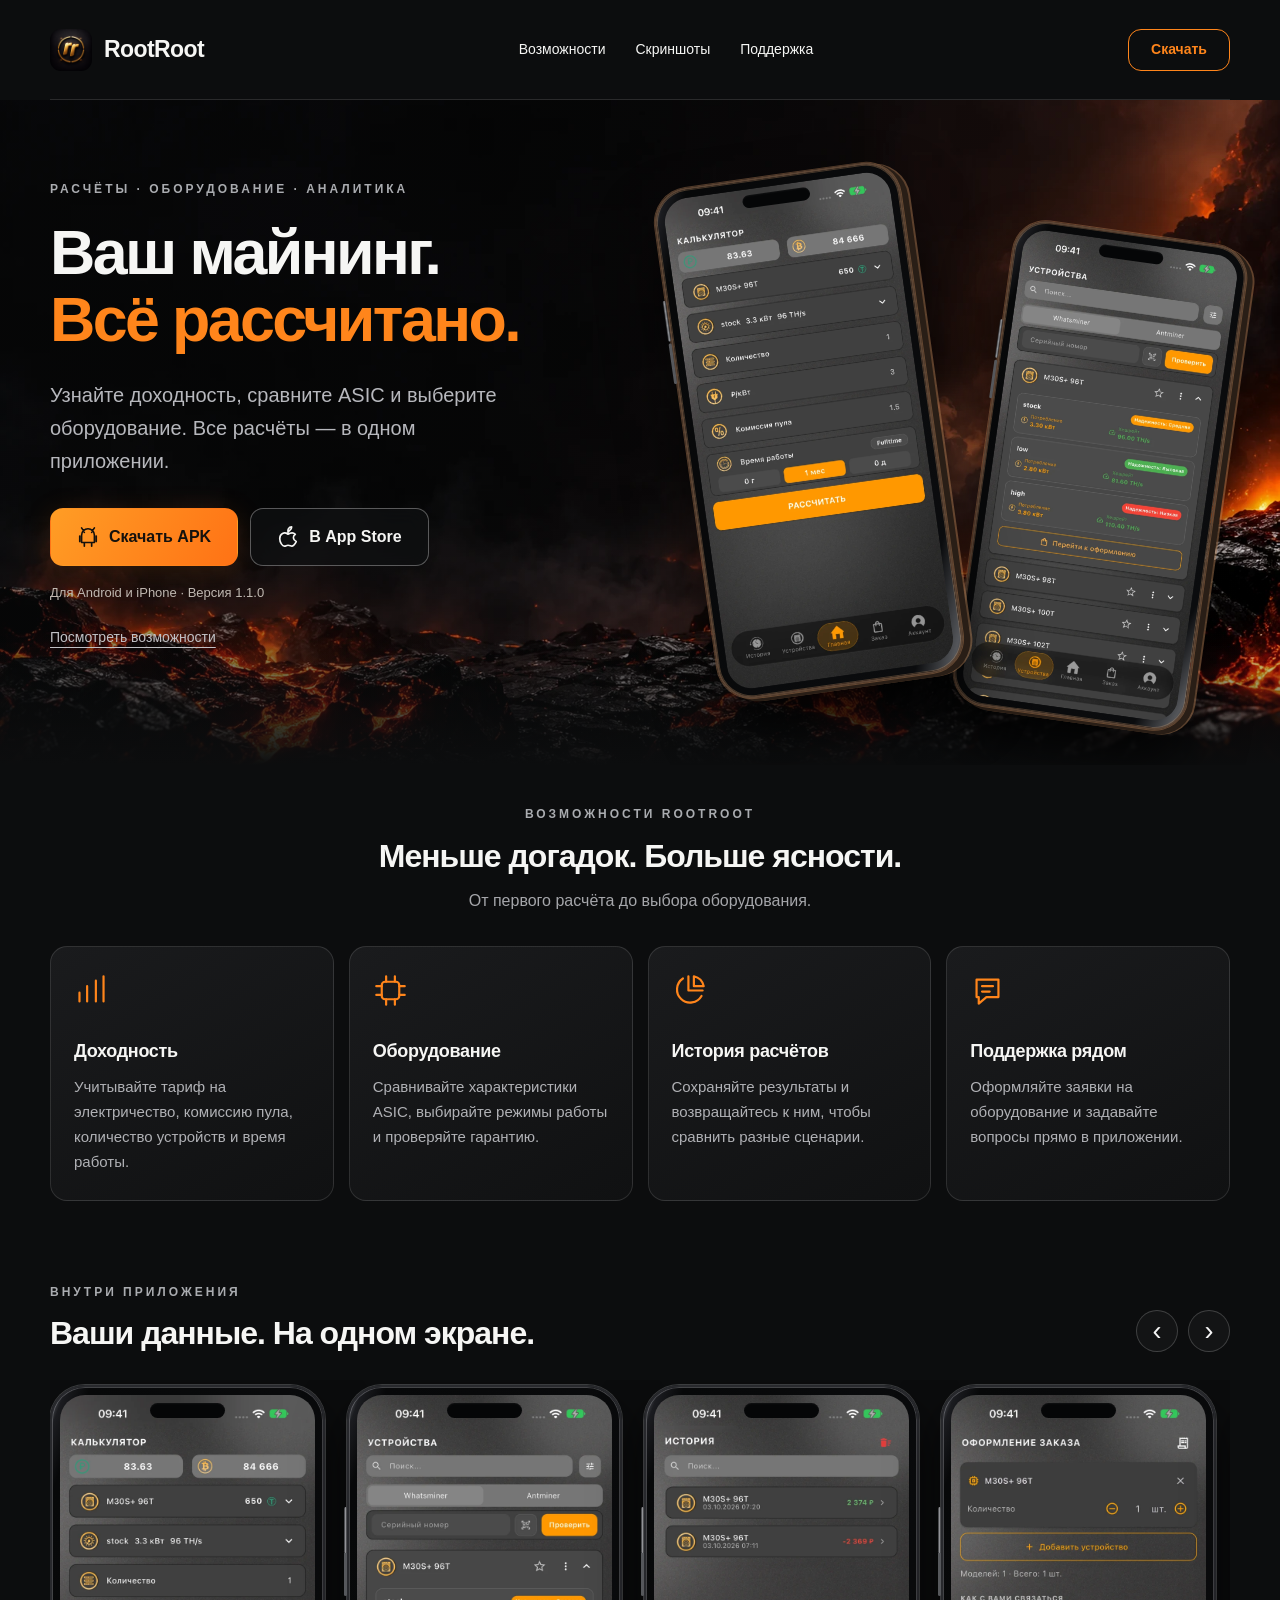
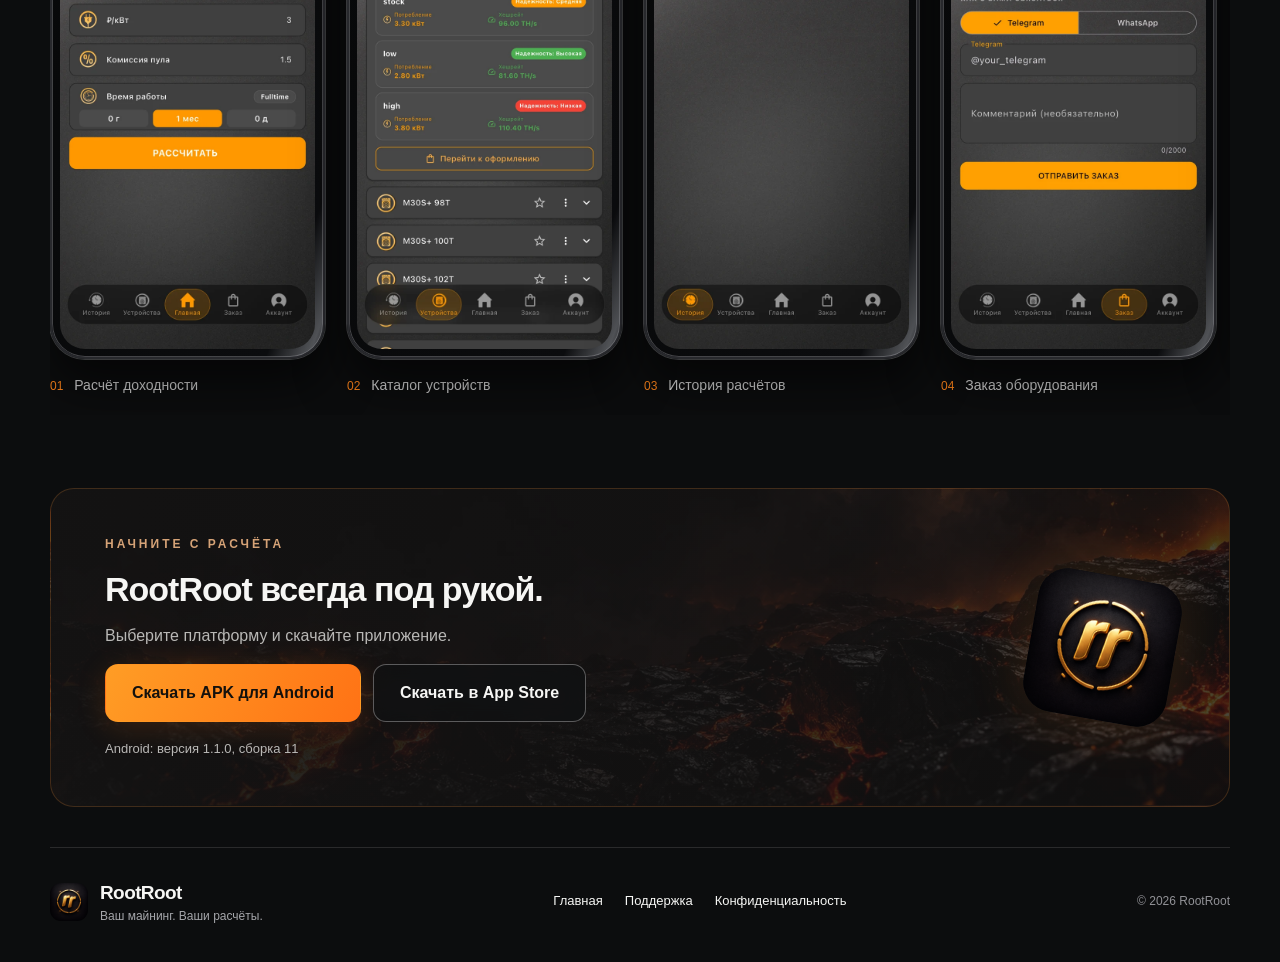
==== index.html @ 28f77f57 "Publish RootRoot app website and support pages" ====
<!doctype html>
<html lang="ru"><head><meta charset="utf-8"><meta name="viewport" content="width=device-width,initial-scale=1"><meta name="theme-color" content="#0c0d0e"><title>RootRoot — расчёт доходности майнинга</title><meta name="description" content="Рассчитайте доходность майнинга, сравните ASIC-оборудование и сохраните результаты. Скачайте RootRoot для Android и iPhone."><link rel="icon" href="assets/icon.png"><link rel="stylesheet" href="assets/style.css"><script src="assets/site.js" defer></script></head><body><header class="site-header container"><a class="brand" href="./"><img src="assets/icon.png" alt="" width="42" height="42"><span>RootRoot</span></a><nav aria-label="Основная навигация"><a href="./#features">Возможности</a><a href="./#screenshots">Скриншоты</a><a href="support.html">Поддержка</a></nav><a class="button small outline" href="./#download">Скачать</a></header>
<main>
<section class="hero-main" aria-labelledby="hero-title"><div class="hero-content container"><div class="hero-copy"><p class="eyebrow">РАСЧЁТЫ · ОБОРУДОВАНИЕ · АНАЛИТИКА</p><h1 id="hero-title">Ваш майнинг.<br><span>Всё рассчитано.</span></h1><p class="intro">Узнайте доходность, сравните ASIC и выберите оборудование. Все расчёты — в одном приложении.</p><div class="actions"><a class="button primary" href="https://github.com/fenixosa67/rootroot/releases/latest/download/rootroot.apk"><svg aria-hidden="true" viewBox="0 0 24 24"><path d="m7 5-2-3m12 3 2-3M5 10a7 7 0 0 1 14 0v8H5zM3 11v6m18-6v6M8 18v4m8-4v4M8 7h.01M16 7h.01"/></svg>Скачать APK</a><a class="button glass" href="https://apps.apple.com/app/id6760928180"><svg aria-hidden="true" viewBox="0 0 24 24"><path d="M12 7c2-3 4-3 4-6-3 0-5 3-4 6Zm0 2c-4-3-9-1-9 5 0 4 3 8 5 8 2 0 2-1 4-1s3 1 4 1c2 0 4-3 5-5-4-2-4-6-1-8-2-2-5-2-8 0Z"/></svg>В App Store</a></div><p class="download-note">Для Android и iPhone · Версия 1.1.0</p><a class="text-link" href="#features">Посмотреть возможности</a></div><div class="hero-phones" aria-label="Экраны приложения"><div class="phone phone-back"><img src="assets/02_devices.webp" alt="Каталог ASIC-оборудования RootRoot" width="660" height="1434"></div><div class="phone phone-front"><img src="assets/01_home.webp" alt="Калькулятор доходности RootRoot" width="660" height="1434" fetchpriority="high"></div></div></div></section>
<section class="features container" id="features"><div class="section-heading"><p class="eyebrow">ВОЗМОЖНОСТИ ROOTROOT</p><h2>Меньше догадок.<br class="mobile-break"> Больше ясности.</h2><p>От первого расчёта до выбора оборудования.</p></div><div class="feature-grid">
<article class="feature"><span class="feature-icon" aria-hidden="true"><svg viewBox="0 0 32 32"><path d="M5 26V18m7 8V12m8 14V7m7 19V3"/></svg></span><h3>Доходность</h3><p>Учитывайте тариф на электричество, комиссию пула, количество устройств и время работы.</p></article>
<article class="feature"><span class="feature-icon" aria-hidden="true"><svg viewBox="0 0 32 32"><rect x="8" y="8" width="16" height="16" rx="3"/><path d="M12 3v5m8-5v5M12 24v5m8-5v5M3 12h5m-5 8h5m16-8h5m-5 8h5"/></svg></span><h3>Оборудование</h3><p>Сравнивайте характеристики ASIC, выбирайте режимы работы и проверяйте гарантию.</p></article>
<article class="feature"><span class="feature-icon" aria-hidden="true"><svg viewBox="0 0 32 32"><path d="M15 3v13h13M27 21A12 12 0 1 1 10 5M20 3a12 12 0 0 1 9 9h-9z"/></svg></span><h3>История расчётов</h3><p>Сохраняйте результаты и возвращайтесь к ним, чтобы сравнить разные сценарии.</p></article>
<article class="feature"><span class="feature-icon" aria-hidden="true"><svg viewBox="0 0 32 32"><path d="M6 6h20v16H15l-7 6v-6H6zM11 12h10m-10 5h7"/></svg></span><h3>Поддержка рядом</h3><p>Оформляйте заявки на оборудование и задавайте вопросы прямо в приложении.</p></article>
</div></section>
<section class="screenshots container" id="screenshots"><div class="gallery-heading"><div><p class="eyebrow">ВНУТРИ ПРИЛОЖЕНИЯ</p><h2>Ваши данные. На одном экране.</h2></div><div class="gallery-controls"><button type="button" data-scroll="-1" aria-label="Предыдущие скриншоты">‹</button><button type="button" data-scroll="1" aria-label="Следующие скриншоты">›</button></div></div><div class="screenshot-track" tabindex="0" aria-label="Скриншоты приложения, прокрутите для просмотра">
<figure><div class="phone"><img src="assets/01_home.webp" alt="Экран калькулятора" width="660" height="1434" loading="lazy"></div><figcaption><span>01</span> Расчёт доходности</figcaption></figure>
<figure><div class="phone"><img src="assets/02_devices.webp" alt="Экран списка устройств" width="660" height="1434" loading="lazy"></div><figcaption><span>02</span> Каталог устройств</figcaption></figure>
<figure><div class="phone"><img src="assets/05_history.webp" alt="Сохранённые расчёты" width="660" height="1434" loading="lazy"></div><figcaption><span>03</span> История расчётов</figcaption></figure>
<figure><div class="phone"><img src="assets/03_order.webp" alt="Оформление заявки на оборудование" width="660" height="1434" loading="lazy"></div><figcaption><span>04</span> Заказ оборудования</figcaption></figure>
<figure><div class="phone"><img src="assets/04_account.webp" alt="Личный аккаунт" width="660" height="1434" loading="lazy"></div><figcaption><span>05</span> Аккаунт и поддержка</figcaption></figure>
</div></section>
<section class="download-section container" id="download"><div class="download-copy"><p class="eyebrow">НАЧНИТЕ С РАСЧЁТА</p><h2>RootRoot всегда под рукой.</h2><p>Выберите платформу и скачайте приложение.</p><div class="actions"><a class="button primary" href="https://github.com/fenixosa67/rootroot/releases/latest/download/rootroot.apk">Скачать APK для Android</a><a class="button glass" href="https://apps.apple.com/app/id6760928180">Скачать в App Store</a></div><p class="download-note">Android: версия 1.1.0, сборка 11</p></div><img class="download-icon" src="assets/icon.png" width="192" height="192" alt="Иконка RootRoot"></section>
</main><footer class="site-footer container"><a class="brand" href="./"><img src="assets/icon.png" alt="" width="38" height="38"><span>RootRoot<small>Ваш майнинг. Ваши расчёты.</small></span></a><nav aria-label="Ссылки внизу страницы"><a href="./">Главная</a><a href="support.html">Поддержка</a><a href="privacy.html">Конфиденциальность</a></nav><span class="copyright">© 2026 RootRoot</span></footer></body></html>
---- assets/style.css ----
:root{color-scheme:dark;--bg:#0c0d0e;--panel:#141516;--text:#f6f6f4;--muted:#a5a6aa;--orange:#ff851b;--line:rgba(255,255,255,.12)}*{box-sizing:border-box}html{scroll-behavior:smooth;scroll-padding-top:90px}body{margin:0;background:var(--bg);color:var(--text);font-family:-apple-system,BlinkMacSystemFont,"Segoe UI",Arial,sans-serif;line-height:1.55}a{color:inherit;text-decoration:none}button,a{-webkit-tap-highlight-color:transparent}a:focus-visible,button:focus-visible,[tabindex]:focus-visible{outline:2px solid var(--orange);outline-offset:5px}img{display:block;max-width:100%}.container{width:min(1180px,calc(100% - 80px));margin-inline:auto}.site-header{position:relative;z-index:5;display:flex;align-items:center;justify-content:space-between;gap:24px;min-height:100px;border-bottom:1px solid var(--line)}.brand{display:flex;align-items:center;gap:12px;font-size:23px;font-weight:650;letter-spacing:-.6px;flex-shrink:0}.brand img{border-radius:11px}.brand small{display:block;font-size:12px;font-weight:400;color:var(--muted);letter-spacing:0}.site-header nav,.site-footer nav{display:flex;align-items:center;gap:30px;font-size:14px}.site-header nav a,.site-footer nav a{transition:color .2s}.site-header nav a:hover,.site-footer nav a:hover{color:var(--orange)}.button{display:inline-flex;justify-content:center;align-items:center;gap:10px;min-height:58px;padding:15px 26px;border-radius:13px;font-size:16px;font-weight:650;border:1px solid transparent;transition:background .2s,box-shadow .2s,transform .2s;white-space:nowrap}.button:hover{transform:translateY(-2px)}.button.primary{background:linear-gradient(120deg,#ff9d25,#ff7215);color:#14110d;box-shadow:0 6px 30px #f7721429}.button.primary:hover{box-shadow:0 7px 35px #f7721450}.button.glass{border-color:#ffffff50;background:#101112b8;backdrop-filter:blur(10px)}.button.glass:hover{background:#242323}.button.outline{border-color:var(--orange);color:var(--orange)}.button.small{min-height:42px;padding:9px 22px;font-size:14px}.button svg{width:22px;height:22px;fill:none;stroke:currentColor;stroke-width:1.8;stroke-linecap:round;stroke-linejoin:round}.hero-main{position:relative;overflow:hidden;background:linear-gradient(90deg,#0c0d0e77,#0c0d0e00),url('hero.webp') center 66%/cover no-repeat}.hero-main:after{content:"";position:absolute;inset:0;pointer-events:none;background:linear-gradient(0deg,var(--bg),transparent 20%)}.hero-content{position:relative;z-index:1;min-height:665px;display:grid;grid-template-columns:1.08fr 1fr;align-items:center;gap:22px}.hero-copy{padding:30px 0 65px}.eyebrow{font-size:12px;font-weight:600;letter-spacing:3px;color:#aaacb0;margin:0 0 20px}h1,h2,h3,p{margin-top:0}h1{font-size:clamp(44px,4.9vw,66px);letter-spacing:-2.6px;line-height:1.08;margin-bottom:25px}h1 span{color:var(--orange)}.intro{font-size:20px;line-height:1.65;color:#b7b8bd;max-width:475px;margin-bottom:30px}.actions{display:flex;gap:12px;flex-wrap:wrap}.download-note{color:#c0b8b1;font-size:13px;margin:17px 0 22px}.text-link{font-size:14px;color:#c1c1c5;text-decoration:underline;text-underline-offset:5px}.hero-phones{position:relative;height:570px;margin-top:36px;isolation:isolate}.phone{background:#0c0d0e;padding:7px;border-radius:31px;border:1px solid #62646a;overflow:hidden;box-shadow:0 18px 40px #0007;flex-shrink:0}.phone img{width:100%;height:auto;border-radius:24px}.hero-phones .phone{position:absolute;width:248px;box-shadow:8px 18px 3px #0a0909,10px 19px 2px #965624,0 35px 60px #0009}.phone-front{left:12px;top:7px;z-index:2;transform:rotate(-8deg)}.phone-back{right:6px;top:52px;transform:rotate(8deg) scale(.95)}.features{padding:40px 0 74px}.section-heading{text-align:center;margin-bottom:32px}.section-heading .eyebrow{margin-bottom:13px}h2{font-size:32px;line-height:1.2;letter-spacing:-1px;margin-bottom:14px}.section-heading>p:last-child{color:var(--muted);font-size:16px}.mobile-break{display:none}.feature-grid{display:grid;grid-template-columns:repeat(4,minmax(0,1fr));gap:15px}.feature{padding:26px 23px;border:1px solid var(--line);border-radius:17px;background:linear-gradient(150deg,#1a1b1d,#101112)}.feature-icon{display:block;color:var(--orange);margin-bottom:22px}.feature-icon svg{width:35px;height:35px;fill:none;stroke:currentColor;stroke-width:2;stroke-linejoin:round;stroke-linecap:round}.feature h3{font-size:18px;margin-bottom:10px;letter-spacing:-.3px}.feature p{color:#b0b1b5;font-size:15px;line-height:1.65;margin:0}.screenshots{padding:8px 0 65px}.gallery-heading{display:flex;justify-content:space-between;align-items:end;gap:20px;margin-bottom:28px}.gallery-heading .eyebrow{margin-bottom:12px}.gallery-heading h2{margin-bottom:0}.gallery-controls{display:flex;gap:10px}.gallery-controls button{width:42px;height:42px;background:#131415;color:#f5f5f5;border:1px solid #ffffff30;border-radius:50%;font-size:27px;cursor:pointer}.gallery-controls button:hover{border-color:var(--orange);color:var(--orange)}.screenshot-track{display:flex;gap:22px;overflow:auto;scrollbar-width:thin;scrollbar-color:#666 #121314;scroll-snap-type:x mandatory;padding-bottom:18px}.screenshot-track figure{margin:0;width:calc((100% - 66px)/4);flex:none;scroll-snap-align:start}.screenshot-track .phone{border-radius:28px}.screenshot-track .phone img{border-radius:21px}.screenshot-track figcaption{font-size:14px;margin-top:16px;color:#ddd}.screenshot-track figcaption span{color:var(--orange);margin-right:7px;font-size:12px}.download-section{position:relative;overflow:hidden;display:flex;align-items:center;justify-content:space-between;gap:30px;margin-top:8px;margin-bottom:40px;padding:46px 54px;border:1px solid #c57a3240;border-radius:24px;background:linear-gradient(90deg,#141313f5,#141313c5),url('hero.webp') center bottom/cover}.download-copy{z-index:1}.download-copy .eyebrow{color:#d6a377;margin-bottom:15px}.download-copy>p{color:#b9b8b6}.download-copy h2{font-size:34px}.download-copy .download-note{margin-bottom:0;font-size:13px}.download-icon{width:145px;height:145px;transform:rotate(10deg);border-radius:30px;box-shadow:0 0 60px #ff851b26;flex-shrink:0}.site-footer{padding:30px 0 36px;display:flex;align-items:center;justify-content:space-between;gap:24px;border-top:1px solid var(--line)}.site-footer .brand{font-size:19px}.site-footer nav{gap:22px;font-size:13px}.copyright{font-size:12px;color:#929297;white-space:nowrap}@media(min-width:1400px){.hero-content{min-height:710px}.hero-phones{height:610px}.hero-phones .phone{width:265px}}@media(max-width:1050px){.container{width:calc(100% - 48px)}.hero-content{min-height:600px}.hero-phones{height:500px}.hero-phones .phone{width:205px}.phone-front{left:0}.phone-back{right:8px}.hero-copy .button{padding-inline:19px}.hero-copy h1{font-size:52px}.feature{padding:22px 18px}.site-footer{flex-wrap:wrap}.copyright{margin-left:auto}}@media(max-width:760px){html{scroll-padding-top:20px}.container{width:calc(100% - 36px)}.site-header{min-height:82px;gap:10px}.site-header .brand{font-size:20px;gap:9px}.site-header .brand img{width:35px;height:35px}.site-header nav{gap:16px;font-size:13px}.site-header nav a:first-child{display:none}.site-header .small{display:none}.hero-content{grid-template-columns:1fr;gap:0;min-height:auto}.hero-copy{padding:47px 0 22px;text-align:center}.eyebrow{font-size:12px;letter-spacing:2px}.hero-copy h1{font-size:clamp(40px,9vw,57px);letter-spacing:-1.8px}.intro{font-size:17px;max-width:440px;margin-inline:auto;margin-bottom:24px}.hero-copy .actions{justify-content:center}.button{min-height:53px;padding:14px 20px;font-size:15px}.hero-copy .download-note{margin-bottom:17px}.hero-phones{width:380px;max-width:100%;height:455px;margin:25px auto 10px}.hero-phones .phone{width:191px}.phone-front{left:22px;top:2px}.phone-back{right:20px;top:40px}.features{padding:42px 0 50px}h2{font-size:27px;letter-spacing:-.7px}.section-heading{margin-bottom:26px}.feature-grid{grid-template-columns:repeat(2,minmax(0,1fr));gap:12px}.feature{padding:22px 17px}.feature-icon{margin-bottom:16px}.feature h3{font-size:17px}.feature p{font-size:14px}.screenshots{padding-bottom:38px}.gallery-heading{align-items:center}.gallery-heading h2{font-size:25px;max-width:310px}.gallery-heading .eyebrow{font-size:11px}.gallery-controls{gap:6px}.gallery-controls button{width:34px;height:34px}.screenshot-track{gap:17px}.screenshot-track figure{width:210px}.download-section{margin-bottom:24px;padding:30px 24px}.download-copy h2{font-size:27px}.download-icon{display:none}.download-copy .actions{flex-direction:column;align-items:stretch}.download-copy{width:100%}.site-footer{padding:25px 0 30px;gap:20px}.site-footer nav{flex-wrap:wrap;gap:15px;font-size:13px}.copyright{margin:0}.mobile-break{display:block}}@media(max-width:360px){.container{width:calc(100% - 24px)}.hero-copy .actions{flex-direction:column}.hero-phones{height:390px}.hero-phones .phone{width:164px}.phone-front{left:12px}.phone-back{right:12px}.feature-grid{grid-template-columns:1fr}.gallery-controls{display:none}.site-header nav{gap:10px;font-size:12px}}@media(prefers-reduced-motion:reduce){html{scroll-behavior:auto}*{transition:none!important}}
/* Real app captures inside a rounded handset frame. */
.phone{position:relative;overflow:visible;padding:8px;border-radius:35px;border:2px solid #28292d;background:linear-gradient(110deg,#72757a 0%,#1b1c20 3%,#070809 8%,#0b0c0e 88%,#55575b 97%,#27282c 100%);box-shadow:0 0 0 1px #8b8d9160,inset 0 0 0 1px #a4a6aa60,0 25px 50px #0009}.phone img{border-radius:25px;position:relative}.phone:before{content:"";position:absolute;width:28%;height:2.6%;background:#050607;border-radius:20px;top:2.7%;left:36%;z-index:3;box-shadow:inset 0 1px 2px #ffffff0d}.phone:after{content:"";position:absolute;left:-5px;top:21%;width:3px;height:8%;border-radius:3px;background:linear-gradient(90deg,#2a2b2e,#929397,#2a2b2e);box-shadow:0 43px 0 #56585c}.hero-phones .phone{border-color:#5c4534;box-shadow:0 0 0 1px #b3815770,inset 0 0 0 1px #bd90675c,6px 3px 0 1px #291e16,8px 3px 0 1px #b4825777,0 35px 60px #000b}.screenshot-track{padding-top:5px;padding-left:5px;padding-right:5px}.screenshot-track .phone{border-radius:35px}.screenshot-track .phone img{border-radius:25px}.screenshot-track figure{width:calc((100% - 70px)/4)}@media(max-width:760px){.screenshot-track figure{width:210px}.hero-phones .phone{border-radius:29px;padding:6px}.hero-phones .phone img{border-radius:21px}}
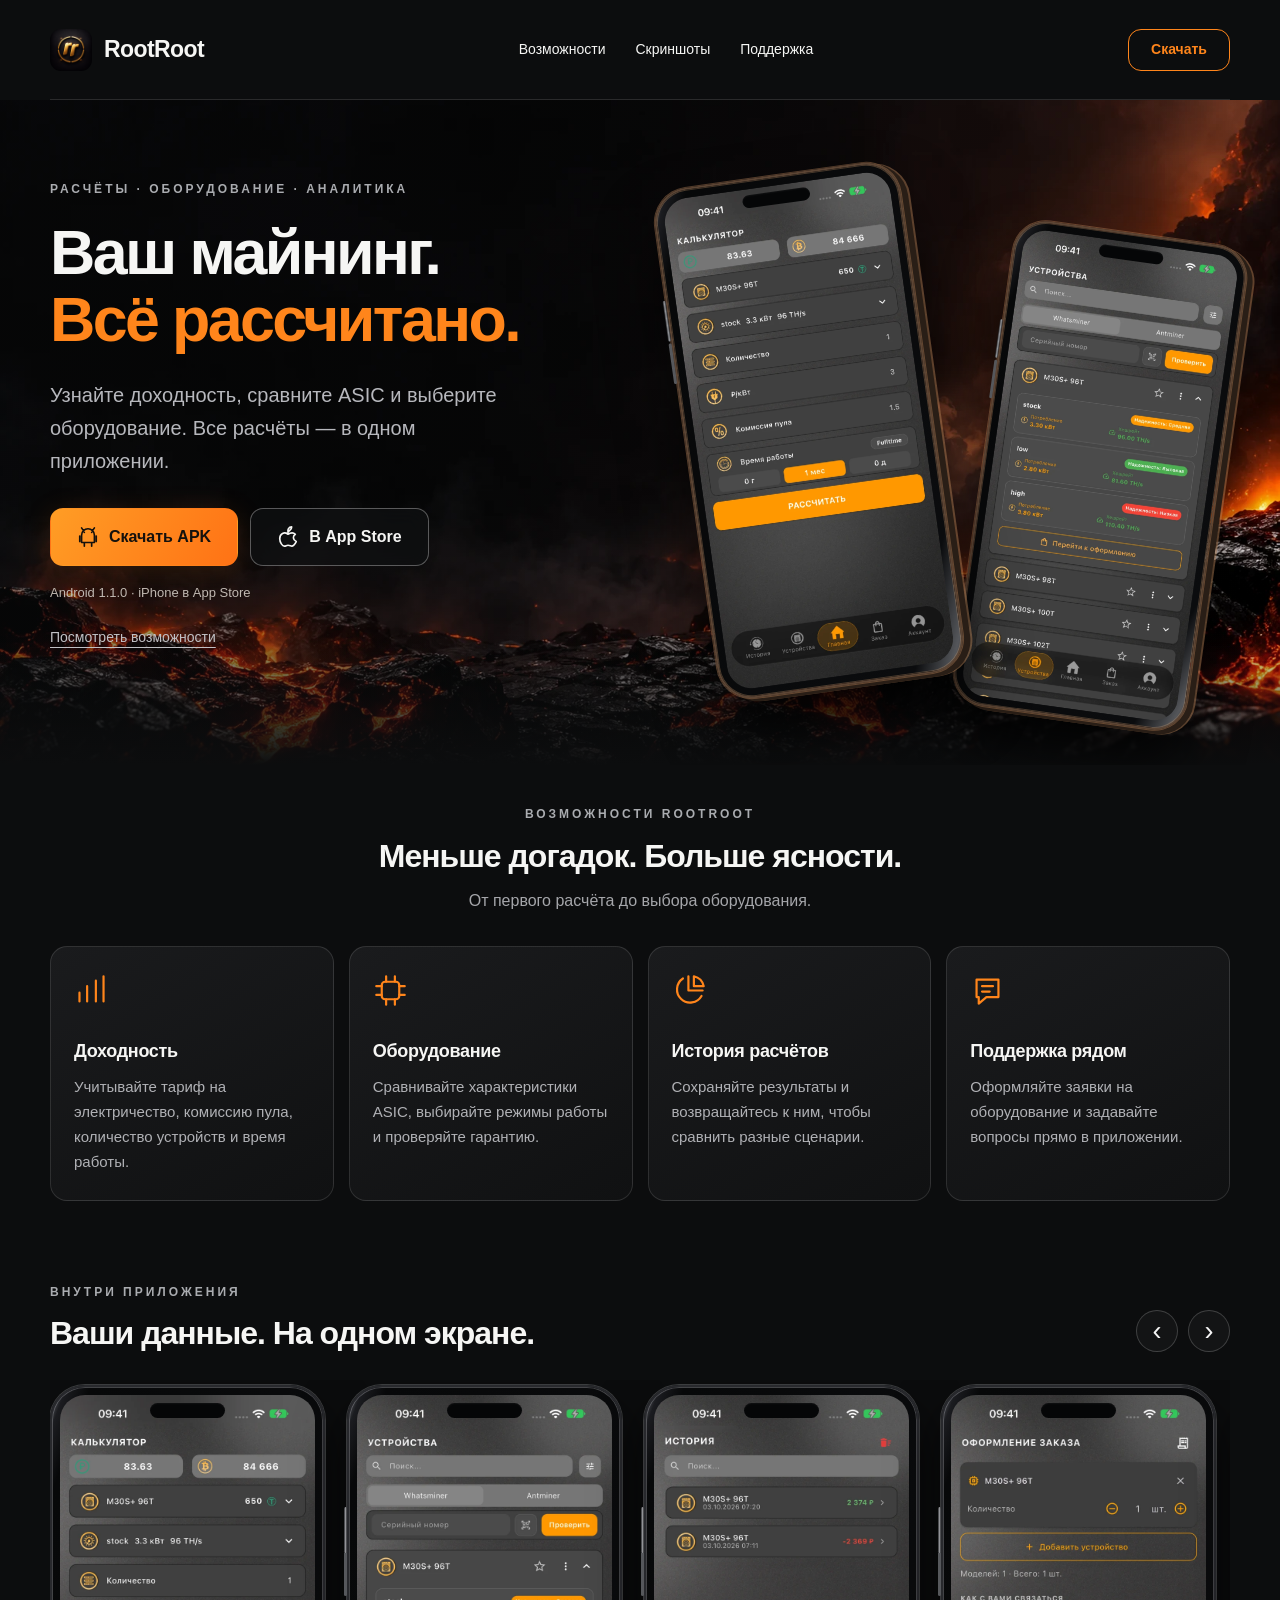
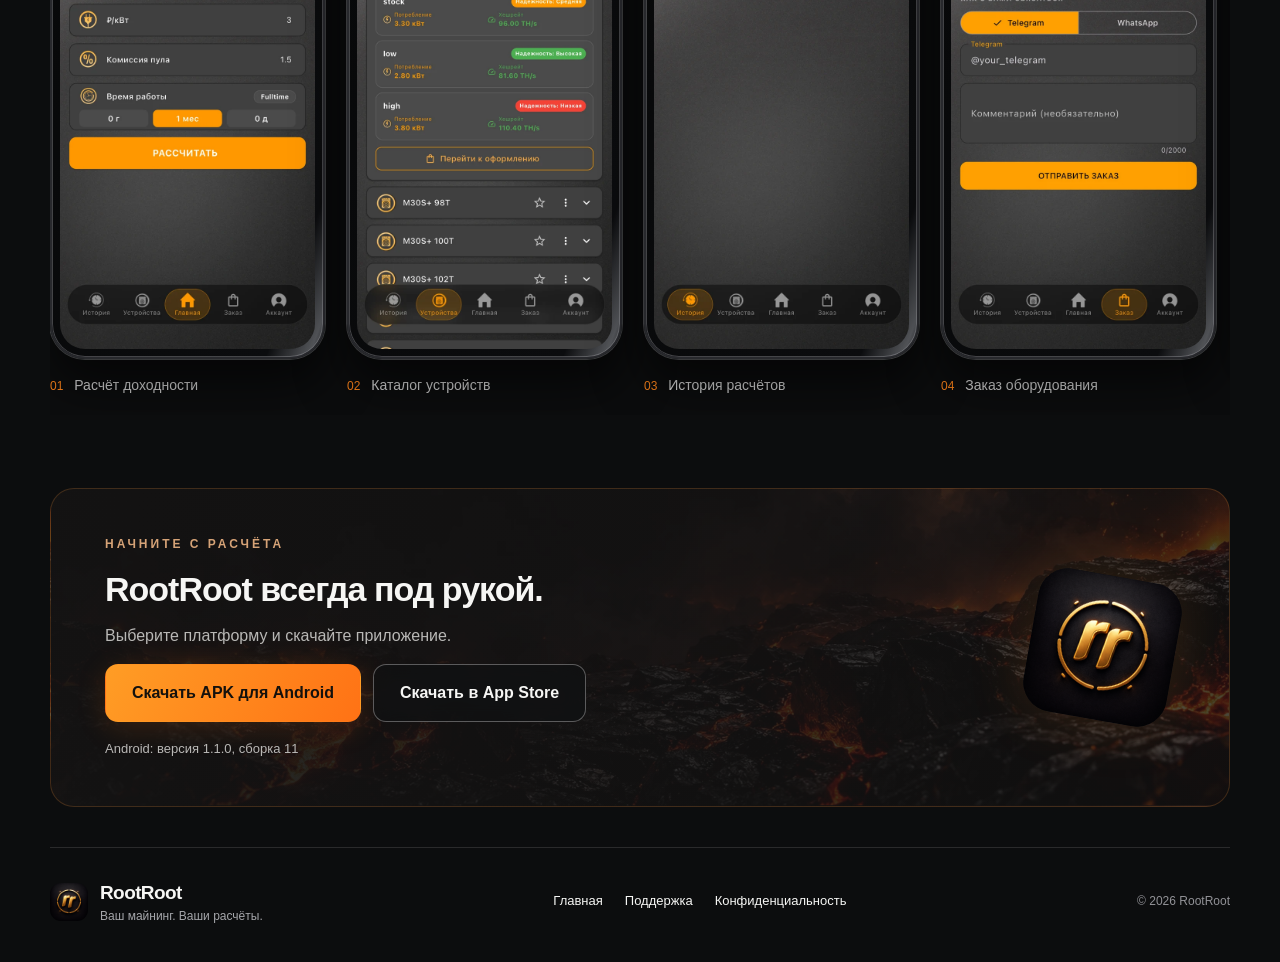
==== commit 607066df: "Keep hero content within narrow mobile screens" ====
--- a/index.html
+++ b/index.html
@@ -1,7 +1,7 @@
 <!doctype html>
 <html lang="ru"><head><meta charset="utf-8"><meta name="viewport" content="width=device-width,initial-scale=1"><meta name="theme-color" content="#0c0d0e"><title>RootRoot — расчёт доходности майнинга</title><meta name="description" content="Рассчитайте доходность майнинга, сравните ASIC-оборудование и сохраните результаты. Скачайте RootRoot для Android и iPhone."><link rel="icon" href="assets/icon.png"><link rel="stylesheet" href="assets/style.css"><script src="assets/site.js" defer></script></head><body><header class="site-header container"><a class="brand" href="./"><img src="assets/icon.png" alt="" width="42" height="42"><span>RootRoot</span></a><nav aria-label="Основная навигация"><a href="./#features">Возможности</a><a href="./#screenshots">Скриншоты</a><a href="support.html">Поддержка</a></nav><a class="button small outline" href="./#download">Скачать</a></header>
 <main>
-<section class="hero-main" aria-labelledby="hero-title"><div class="hero-content container"><div class="hero-copy"><p class="eyebrow">РАСЧЁТЫ · ОБОРУДОВАНИЕ · АНАЛИТИКА</p><h1 id="hero-title">Ваш майнинг.<br><span>Всё рассчитано.</span></h1><p class="intro">Узнайте доходность, сравните ASIC и выберите оборудование. Все расчёты — в одном приложении.</p><div class="actions"><a class="button primary" href="https://github.com/fenixosa67/rootroot/releases/latest/download/rootroot.apk"><svg aria-hidden="true" viewBox="0 0 24 24"><path d="m7 5-2-3m12 3 2-3M5 10a7 7 0 0 1 14 0v8H5zM3 11v6m18-6v6M8 18v4m8-4v4M8 7h.01M16 7h.01"/></svg>Скачать APK</a><a class="button glass" href="https://apps.apple.com/app/id6760928180"><svg aria-hidden="true" viewBox="0 0 24 24"><path d="M12 7c2-3 4-3 4-6-3 0-5 3-4 6Zm0 2c-4-3-9-1-9 5 0 4 3 8 5 8 2 0 2-1 4-1s3 1 4 1c2 0 4-3 5-5-4-2-4-6-1-8-2-2-5-2-8 0Z"/></svg>В App Store</a></div><p class="download-note">Для Android и iPhone · Версия 1.1.0</p><a class="text-link" href="#features">Посмотреть возможности</a></div><div class="hero-phones" aria-label="Экраны приложения"><div class="phone phone-back"><img src="assets/02_devices.webp" alt="Каталог ASIC-оборудования RootRoot" width="660" height="1434"></div><div class="phone phone-front"><img src="assets/01_home.webp" alt="Калькулятор доходности RootRoot" width="660" height="1434" fetchpriority="high"></div></div></div></section>
+<section class="hero-main" aria-labelledby="hero-title"><div class="hero-content container"><div class="hero-copy"><p class="eyebrow">РАСЧЁТЫ · ОБОРУДОВАНИЕ · АНАЛИТИКА</p><h1 id="hero-title">Ваш майнинг.<br><span>Всё рассчитано.</span></h1><p class="intro">Узнайте доходность, сравните ASIC и выберите оборудование. Все расчёты — в одном приложении.</p><div class="actions"><a class="button primary" href="https://github.com/fenixosa67/rootroot/releases/latest/download/rootroot.apk"><svg aria-hidden="true" viewBox="0 0 24 24"><path d="m7 5-2-3m12 3 2-3M5 10a7 7 0 0 1 14 0v8H5zM3 11v6m18-6v6M8 18v4m8-4v4M8 7h.01M16 7h.01"/></svg>Скачать APK</a><a class="button glass" href="https://apps.apple.com/app/id6760928180"><svg aria-hidden="true" viewBox="0 0 24 24"><path d="M12 7c2-3 4-3 4-6-3 0-5 3-4 6Zm0 2c-4-3-9-1-9 5 0 4 3 8 5 8 2 0 2-1 4-1s3 1 4 1c2 0 4-3 5-5-4-2-4-6-1-8-2-2-5-2-8 0Z"/></svg>В App Store</a></div><p class="download-note">Android 1.1.0 · iPhone в App Store</p><a class="text-link" href="#features">Посмотреть возможности</a></div><div class="hero-phones" aria-label="Экраны приложения"><div class="phone phone-back"><img src="assets/02_devices.webp" alt="Каталог ASIC-оборудования RootRoot" width="660" height="1434"></div><div class="phone phone-front"><img src="assets/01_home.webp" alt="Калькулятор доходности RootRoot" width="660" height="1434" fetchpriority="high"></div></div></div></section>
 <section class="features container" id="features"><div class="section-heading"><p class="eyebrow">ВОЗМОЖНОСТИ ROOTROOT</p><h2>Меньше догадок.<br class="mobile-break"> Больше ясности.</h2><p>От первого расчёта до выбора оборудования.</p></div><div class="feature-grid">
 <article class="feature"><span class="feature-icon" aria-hidden="true"><svg viewBox="0 0 32 32"><path d="M5 26V18m7 8V12m8 14V7m7 19V3"/></svg></span><h3>Доходность</h3><p>Учитывайте тариф на электричество, комиссию пула, количество устройств и время работы.</p></article>
 <article class="feature"><span class="feature-icon" aria-hidden="true"><svg viewBox="0 0 32 32"><rect x="8" y="8" width="16" height="16" rx="3"/><path d="M12 3v5m8-5v5M12 24v5m8-5v5M3 12h5m-5 8h5m16-8h5m-5 8h5"/></svg></span><h3>Оборудование</h3><p>Сравнивайте характеристики ASIC, выбирайте режимы работы и проверяйте гарантию.</p></article>
--- a/assets/style.css
+++ b/assets/style.css
@@ -1,3 +1,4 @@
 :root{color-scheme:dark;--bg:#0c0d0e;--panel:#141516;--text:#f6f6f4;--muted:#a5a6aa;--orange:#ff851b;--line:rgba(255,255,255,.12)}*{box-sizing:border-box}html{scroll-behavior:smooth;scroll-padding-top:90px}body{margin:0;background:var(--bg);color:var(--text);font-family:-apple-system,BlinkMacSystemFont,"Segoe UI",Arial,sans-serif;line-height:1.55}a{color:inherit;text-decoration:none}button,a{-webkit-tap-highlight-color:transparent}a:focus-visible,button:focus-visible,[tabindex]:focus-visible{outline:2px solid var(--orange);outline-offset:5px}img{display:block;max-width:100%}.container{width:min(1180px,calc(100% - 80px));margin-inline:auto}.site-header{position:relative;z-index:5;display:flex;align-items:center;justify-content:space-between;gap:24px;min-height:100px;border-bottom:1px solid var(--line)}.brand{display:flex;align-items:center;gap:12px;font-size:23px;font-weight:650;letter-spacing:-.6px;flex-shrink:0}.brand img{border-radius:11px}.brand small{display:block;font-size:12px;font-weight:400;color:var(--muted);letter-spacing:0}.site-header nav,.site-footer nav{display:flex;align-items:center;gap:30px;font-size:14px}.site-header nav a,.site-footer nav a{transition:color .2s}.site-header nav a:hover,.site-footer nav a:hover{color:var(--orange)}.button{display:inline-flex;justify-content:center;align-items:center;gap:10px;min-height:58px;padding:15px 26px;border-radius:13px;font-size:16px;font-weight:650;border:1px solid transparent;transition:background .2s,box-shadow .2s,transform .2s;white-space:nowrap}.button:hover{transform:translateY(-2px)}.button.primary{background:linear-gradient(120deg,#ff9d25,#ff7215);color:#14110d;box-shadow:0 6px 30px #f7721429}.button.primary:hover{box-shadow:0 7px 35px #f7721450}.button.glass{border-color:#ffffff50;background:#101112b8;backdrop-filter:blur(10px)}.button.glass:hover{background:#242323}.button.outline{border-color:var(--orange);color:var(--orange)}.button.small{min-height:42px;padding:9px 22px;font-size:14px}.button svg{width:22px;height:22px;fill:none;stroke:currentColor;stroke-width:1.8;stroke-linecap:round;stroke-linejoin:round}.hero-main{position:relative;overflow:hidden;background:linear-gradient(90deg,#0c0d0e77,#0c0d0e00),url('hero.webp') center 66%/cover no-repeat}.hero-main:after{content:"";position:absolute;inset:0;pointer-events:none;background:linear-gradient(0deg,var(--bg),transparent 20%)}.hero-content{position:relative;z-index:1;min-height:665px;display:grid;grid-template-columns:1.08fr 1fr;align-items:center;gap:22px}.hero-copy{padding:30px 0 65px}.eyebrow{font-size:12px;font-weight:600;letter-spacing:3px;color:#aaacb0;margin:0 0 20px}h1,h2,h3,p{margin-top:0}h1{font-size:clamp(44px,4.9vw,66px);letter-spacing:-2.6px;line-height:1.08;margin-bottom:25px}h1 span{color:var(--orange)}.intro{font-size:20px;line-height:1.65;color:#b7b8bd;max-width:475px;margin-bottom:30px}.actions{display:flex;gap:12px;flex-wrap:wrap}.download-note{color:#c0b8b1;font-size:13px;margin:17px 0 22px}.text-link{font-size:14px;color:#c1c1c5;text-decoration:underline;text-underline-offset:5px}.hero-phones{position:relative;height:570px;margin-top:36px;isolation:isolate}.phone{background:#0c0d0e;padding:7px;border-radius:31px;border:1px solid #62646a;overflow:hidden;box-shadow:0 18px 40px #0007;flex-shrink:0}.phone img{width:100%;height:auto;border-radius:24px}.hero-phones .phone{position:absolute;width:248px;box-shadow:8px 18px 3px #0a0909,10px 19px 2px #965624,0 35px 60px #0009}.phone-front{left:12px;top:7px;z-index:2;transform:rotate(-8deg)}.phone-back{right:6px;top:52px;transform:rotate(8deg) scale(.95)}.features{padding:40px 0 74px}.section-heading{text-align:center;margin-bottom:32px}.section-heading .eyebrow{margin-bottom:13px}h2{font-size:32px;line-height:1.2;letter-spacing:-1px;margin-bottom:14px}.section-heading>p:last-child{color:var(--muted);font-size:16px}.mobile-break{display:none}.feature-grid{display:grid;grid-template-columns:repeat(4,minmax(0,1fr));gap:15px}.feature{padding:26px 23px;border:1px solid var(--line);border-radius:17px;background:linear-gradient(150deg,#1a1b1d,#101112)}.feature-icon{display:block;color:var(--orange);margin-bottom:22px}.feature-icon svg{width:35px;height:35px;fill:none;stroke:currentColor;stroke-width:2;stroke-linejoin:round;stroke-linecap:round}.feature h3{font-size:18px;margin-bottom:10px;letter-spacing:-.3px}.feature p{color:#b0b1b5;font-size:15px;line-height:1.65;margin:0}.screenshots{padding:8px 0 65px}.gallery-heading{display:flex;justify-content:space-between;align-items:end;gap:20px;margin-bottom:28px}.gallery-heading .eyebrow{margin-bottom:12px}.gallery-heading h2{margin-bottom:0}.gallery-controls{display:flex;gap:10px}.gallery-controls button{width:42px;height:42px;background:#131415;color:#f5f5f5;border:1px solid #ffffff30;border-radius:50%;font-size:27px;cursor:pointer}.gallery-controls button:hover{border-color:var(--orange);color:var(--orange)}.screenshot-track{display:flex;gap:22px;overflow:auto;scrollbar-width:thin;scrollbar-color:#666 #121314;scroll-snap-type:x mandatory;padding-bottom:18px}.screenshot-track figure{margin:0;width:calc((100% - 66px)/4);flex:none;scroll-snap-align:start}.screenshot-track .phone{border-radius:28px}.screenshot-track .phone img{border-radius:21px}.screenshot-track figcaption{font-size:14px;margin-top:16px;color:#ddd}.screenshot-track figcaption span{color:var(--orange);margin-right:7px;font-size:12px}.download-section{position:relative;overflow:hidden;display:flex;align-items:center;justify-content:space-between;gap:30px;margin-top:8px;margin-bottom:40px;padding:46px 54px;border:1px solid #c57a3240;border-radius:24px;background:linear-gradient(90deg,#141313f5,#141313c5),url('hero.webp') center bottom/cover}.download-copy{z-index:1}.download-copy .eyebrow{color:#d6a377;margin-bottom:15px}.download-copy>p{color:#b9b8b6}.download-copy h2{font-size:34px}.download-copy .download-note{margin-bottom:0;font-size:13px}.download-icon{width:145px;height:145px;transform:rotate(10deg);border-radius:30px;box-shadow:0 0 60px #ff851b26;flex-shrink:0}.site-footer{padding:30px 0 36px;display:flex;align-items:center;justify-content:space-between;gap:24px;border-top:1px solid var(--line)}.site-footer .brand{font-size:19px}.site-footer nav{gap:22px;font-size:13px}.copyright{font-size:12px;color:#929297;white-space:nowrap}@media(min-width:1400px){.hero-content{min-height:710px}.hero-phones{height:610px}.hero-phones .phone{width:265px}}@media(max-width:1050px){.container{width:calc(100% - 48px)}.hero-content{min-height:600px}.hero-phones{height:500px}.hero-phones .phone{width:205px}.phone-front{left:0}.phone-back{right:8px}.hero-copy .button{padding-inline:19px}.hero-copy h1{font-size:52px}.feature{padding:22px 18px}.site-footer{flex-wrap:wrap}.copyright{margin-left:auto}}@media(max-width:760px){html{scroll-padding-top:20px}.container{width:calc(100% - 36px)}.site-header{min-height:82px;gap:10px}.site-header .brand{font-size:20px;gap:9px}.site-header .brand img{width:35px;height:35px}.site-header nav{gap:16px;font-size:13px}.site-header nav a:first-child{display:none}.site-header .small{display:none}.hero-content{grid-template-columns:1fr;gap:0;min-height:auto}.hero-copy{padding:47px 0 22px;text-align:center}.eyebrow{font-size:12px;letter-spacing:2px}.hero-copy h1{font-size:clamp(40px,9vw,57px);letter-spacing:-1.8px}.intro{font-size:17px;max-width:440px;margin-inline:auto;margin-bottom:24px}.hero-copy .actions{justify-content:center}.button{min-height:53px;padding:14px 20px;font-size:15px}.hero-copy .download-note{margin-bottom:17px}.hero-phones{width:380px;max-width:100%;height:455px;margin:25px auto 10px}.hero-phones .phone{width:191px}.phone-front{left:22px;top:2px}.phone-back{right:20px;top:40px}.features{padding:42px 0 50px}h2{font-size:27px;letter-spacing:-.7px}.section-heading{margin-bottom:26px}.feature-grid{grid-template-columns:repeat(2,minmax(0,1fr));gap:12px}.feature{padding:22px 17px}.feature-icon{margin-bottom:16px}.feature h3{font-size:17px}.feature p{font-size:14px}.screenshots{padding-bottom:38px}.gallery-heading{align-items:center}.gallery-heading h2{font-size:25px;max-width:310px}.gallery-heading .eyebrow{font-size:11px}.gallery-controls{gap:6px}.gallery-controls button{width:34px;height:34px}.screenshot-track{gap:17px}.screenshot-track figure{width:210px}.download-section{margin-bottom:24px;padding:30px 24px}.download-copy h2{font-size:27px}.download-icon{display:none}.download-copy .actions{flex-direction:column;align-items:stretch}.download-copy{width:100%}.site-footer{padding:25px 0 30px;gap:20px}.site-footer nav{flex-wrap:wrap;gap:15px;font-size:13px}.copyright{margin:0}.mobile-break{display:block}}@media(max-width:360px){.container{width:calc(100% - 24px)}.hero-copy .actions{flex-direction:column}.hero-phones{height:390px}.hero-phones .phone{width:164px}.phone-front{left:12px}.phone-back{right:12px}.feature-grid{grid-template-columns:1fr}.gallery-controls{display:none}.site-header nav{gap:10px;font-size:12px}}@media(prefers-reduced-motion:reduce){html{scroll-behavior:auto}*{transition:none!important}}
 /* Real app captures inside a rounded handset frame. */
 .phone{position:relative;overflow:visible;padding:8px;border-radius:35px;border:2px solid #28292d;background:linear-gradient(110deg,#72757a 0%,#1b1c20 3%,#070809 8%,#0b0c0e 88%,#55575b 97%,#27282c 100%);box-shadow:0 0 0 1px #8b8d9160,inset 0 0 0 1px #a4a6aa60,0 25px 50px #0009}.phone img{border-radius:25px;position:relative}.phone:before{content:"";position:absolute;width:28%;height:2.6%;background:#050607;border-radius:20px;top:2.7%;left:36%;z-index:3;box-shadow:inset 0 1px 2px #ffffff0d}.phone:after{content:"";position:absolute;left:-5px;top:21%;width:3px;height:8%;border-radius:3px;background:linear-gradient(90deg,#2a2b2e,#929397,#2a2b2e);box-shadow:0 43px 0 #56585c}.hero-phones .phone{border-color:#5c4534;box-shadow:0 0 0 1px #b3815770,inset 0 0 0 1px #bd90675c,6px 3px 0 1px #291e16,8px 3px 0 1px #b4825777,0 35px 60px #000b}.screenshot-track{padding-top:5px;padding-left:5px;padding-right:5px}.screenshot-track .phone{border-radius:35px}.screenshot-track .phone img{border-radius:25px}.screenshot-track figure{width:calc((100% - 70px)/4)}@media(max-width:760px){.screenshot-track figure{width:210px}.hero-phones .phone{border-radius:29px;padding:6px}.hero-phones .phone img{border-radius:21px}}
+.hero-copy,.hero-phones{min-width:0}@media(max-width:760px){.hero-content{grid-template-columns:minmax(0,1fr)}.hero-phones{width:min(380px,100%)}.hero-copy .eyebrow{letter-spacing:1.6px}}
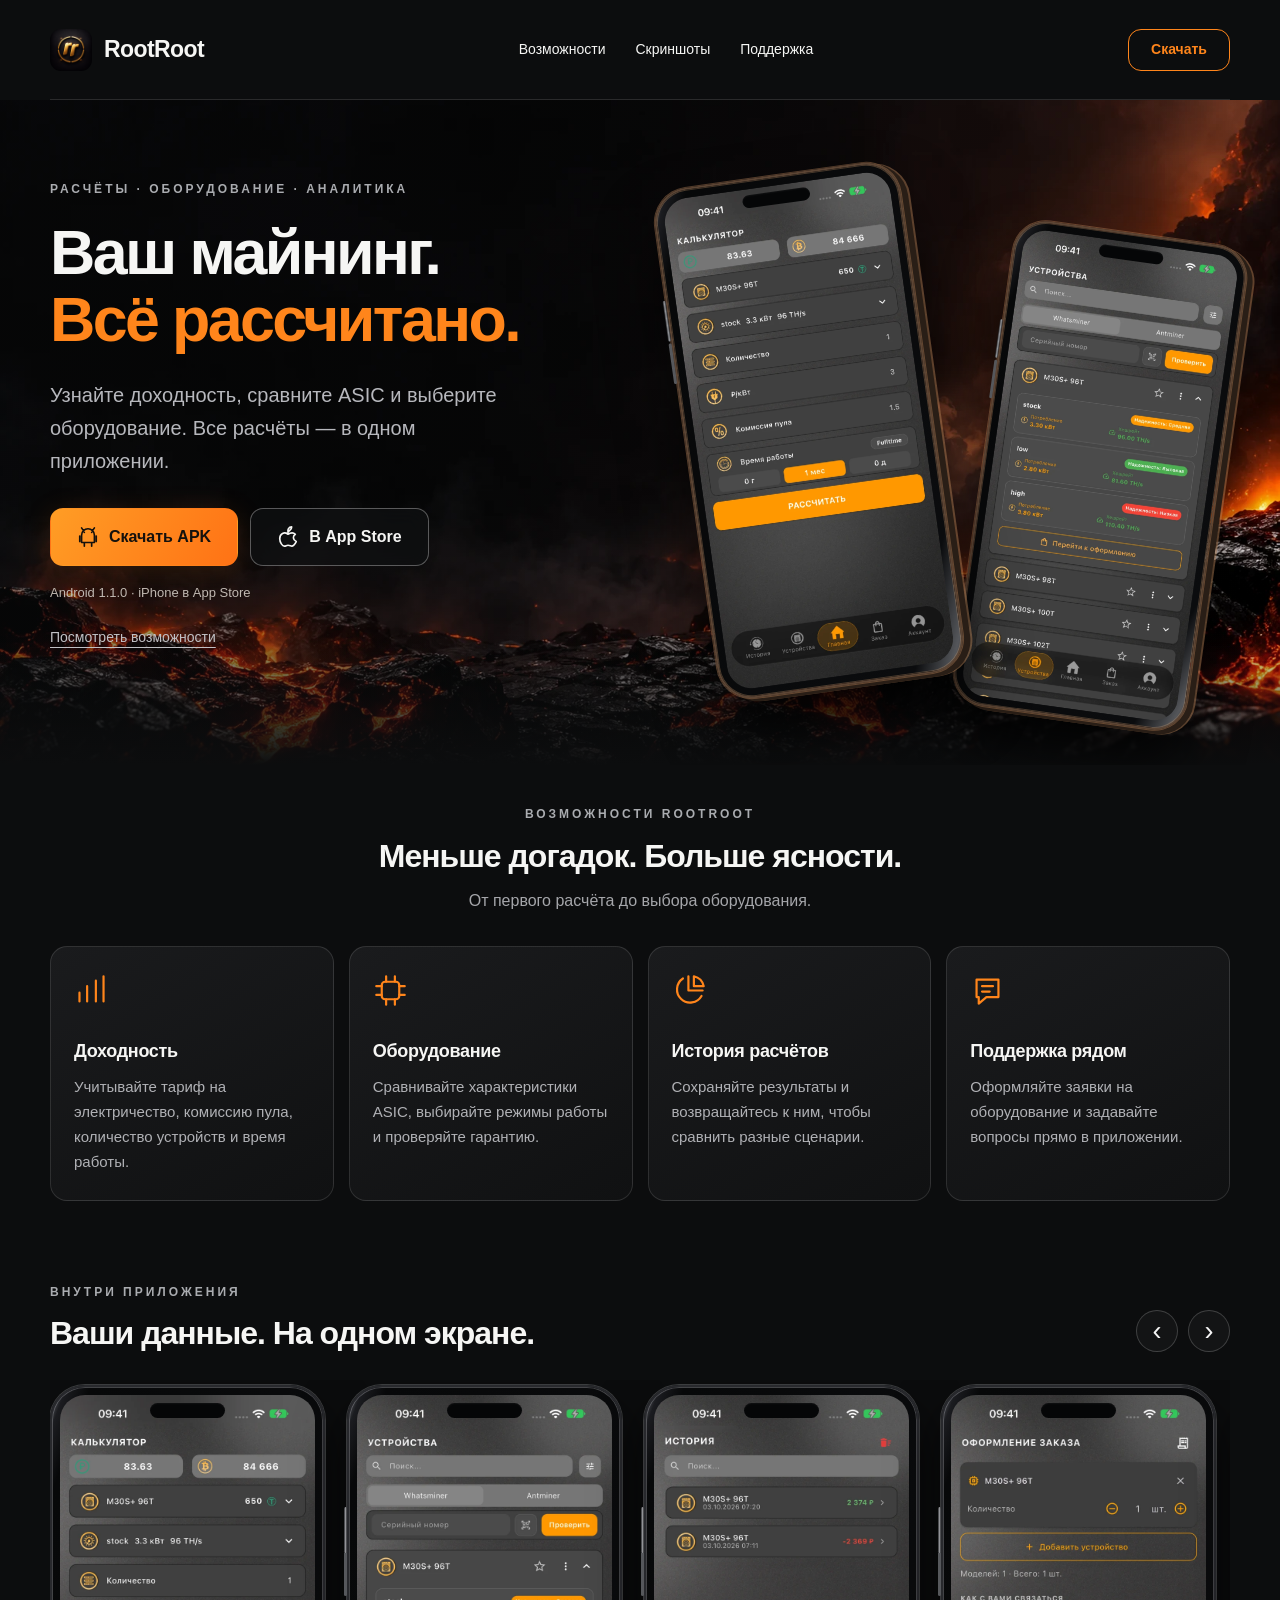
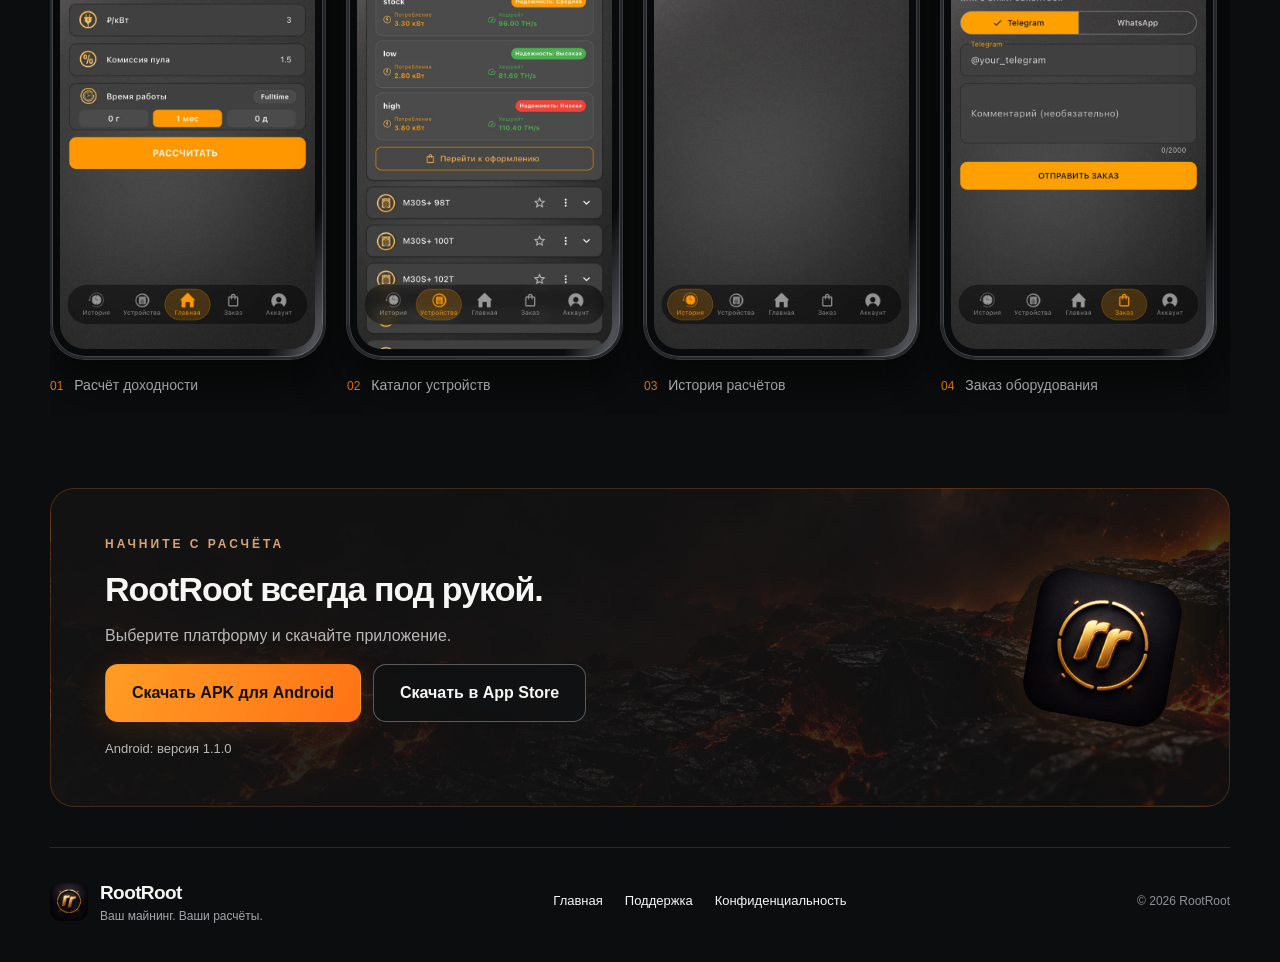
==== commit 6c724b23: "Show Android version without build number" ====
--- a/index.html
+++ b/index.html
@@ -15,5 +15,5 @@
 <figure><div class="phone"><img src="assets/03_order.webp" alt="Оформление заявки на оборудование" width="660" height="1434" loading="lazy"></div><figcaption><span>04</span> Заказ оборудования</figcaption></figure>
 <figure><div class="phone"><img src="assets/04_account.webp" alt="Личный аккаунт" width="660" height="1434" loading="lazy"></div><figcaption><span>05</span> Аккаунт и поддержка</figcaption></figure>
 </div></section>
-<section class="download-section container" id="download"><div class="download-copy"><p class="eyebrow">НАЧНИТЕ С РАСЧЁТА</p><h2>RootRoot всегда под рукой.</h2><p>Выберите платформу и скачайте приложение.</p><div class="actions"><a class="button primary" href="https://github.com/fenixosa67/rootroot/releases/latest/download/rootroot.apk">Скачать APK для Android</a><a class="button glass" href="https://apps.apple.com/app/id6760928180">Скачать в App Store</a></div><p class="download-note">Android: версия 1.1.0, сборка 11</p></div><img class="download-icon" src="assets/icon.png" width="192" height="192" alt="Иконка RootRoot"></section>
+<section class="download-section container" id="download"><div class="download-copy"><p class="eyebrow">НАЧНИТЕ С РАСЧЁТА</p><h2>RootRoot всегда под рукой.</h2><p>Выберите платформу и скачайте приложение.</p><div class="actions"><a class="button primary" href="https://github.com/fenixosa67/rootroot/releases/latest/download/rootroot.apk">Скачать APK для Android</a><a class="button glass" href="https://apps.apple.com/app/id6760928180">Скачать в App Store</a></div><p class="download-note">Android: версия 1.1.0</p></div><img class="download-icon" src="assets/icon.png" width="192" height="192" alt="Иконка RootRoot"></section>
 </main><footer class="site-footer container"><a class="brand" href="./"><img src="assets/icon.png" alt="" width="38" height="38"><span>RootRoot<small>Ваш майнинг. Ваши расчёты.</small></span></a><nav aria-label="Ссылки внизу страницы"><a href="./">Главная</a><a href="support.html">Поддержка</a><a href="privacy.html">Конфиденциальность</a></nav><span class="copyright">© 2026 RootRoot</span></footer></body></html>
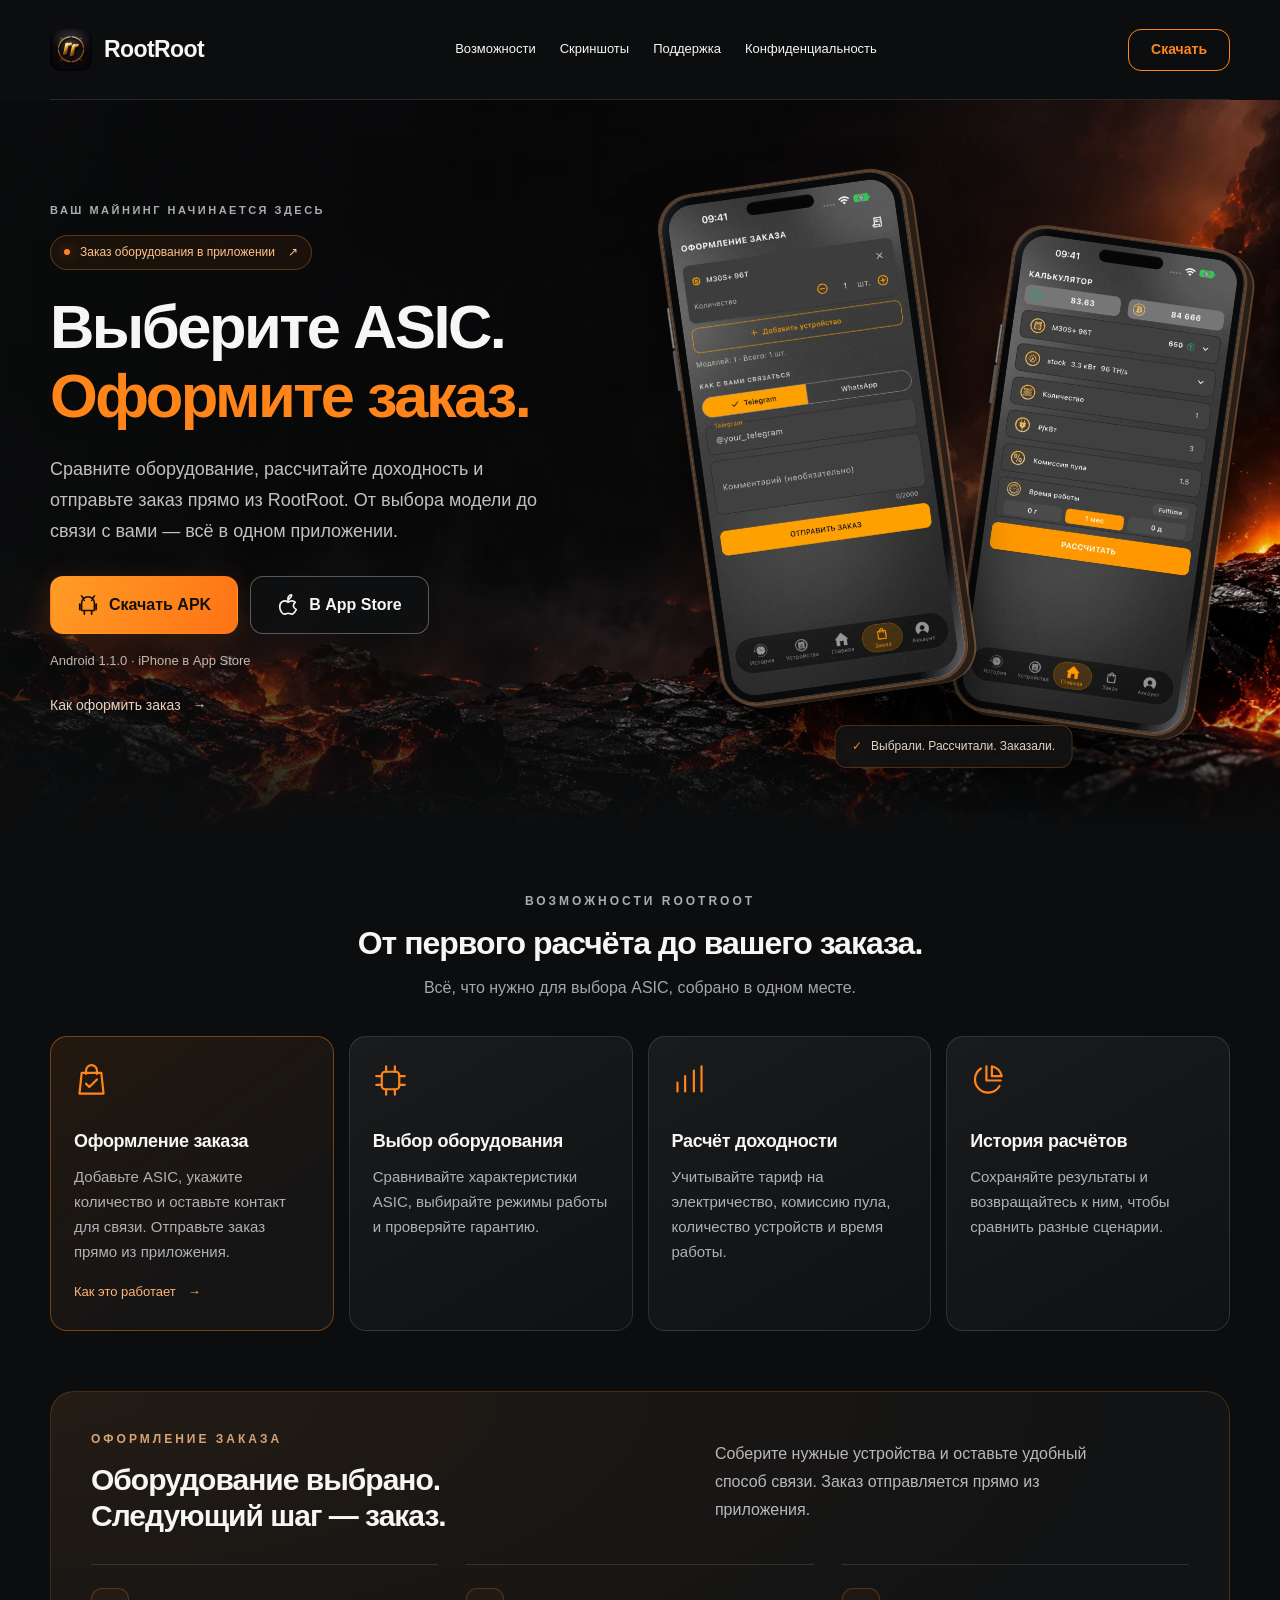
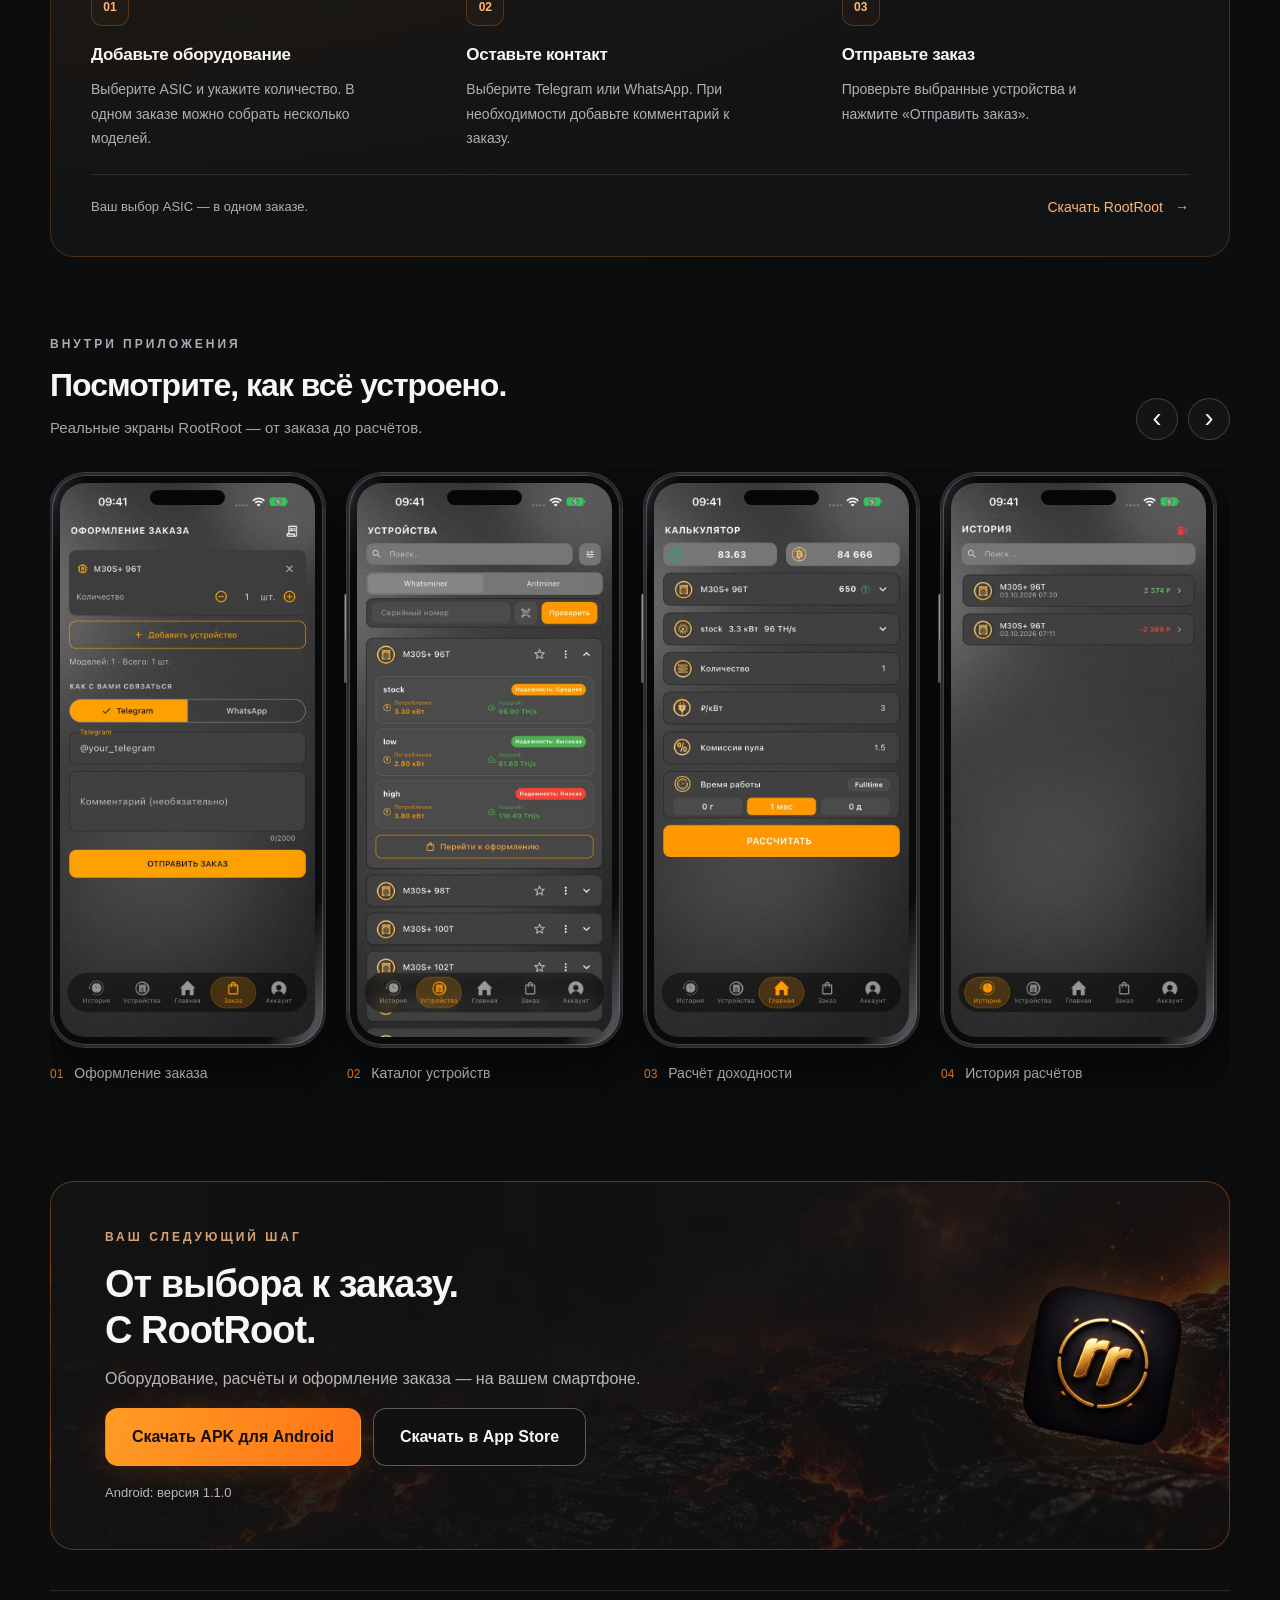
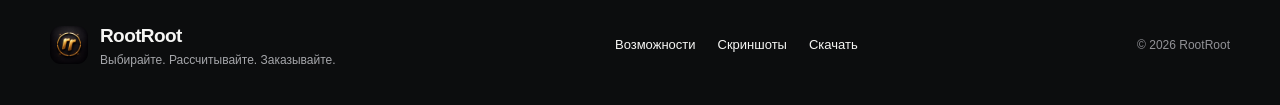
==== commit 4f88a0ad: "Highlight equipment ordering and refine website presentation" ====
--- a/index.html
+++ b/index.html
@@ -1,19 +1,122 @@
 <!doctype html>
-<html lang="ru"><head><meta charset="utf-8"><meta name="viewport" content="width=device-width,initial-scale=1"><meta name="theme-color" content="#0c0d0e"><title>RootRoot — расчёт доходности майнинга</title><meta name="description" content="Рассчитайте доходность майнинга, сравните ASIC-оборудование и сохраните результаты. Скачайте RootRoot для Android и iPhone."><link rel="icon" href="assets/icon.png"><link rel="stylesheet" href="assets/style.css"><script src="assets/site.js" defer></script></head><body><header class="site-header container"><a class="brand" href="./"><img src="assets/icon.png" alt="" width="42" height="42"><span>RootRoot</span></a><nav aria-label="Основная навигация"><a href="./#features">Возможности</a><a href="./#screenshots">Скриншоты</a><a href="support.html">Поддержка</a></nav><a class="button small outline" href="./#download">Скачать</a></header>
-<main>
-<section class="hero-main" aria-labelledby="hero-title"><div class="hero-content container"><div class="hero-copy"><p class="eyebrow">РАСЧЁТЫ · ОБОРУДОВАНИЕ · АНАЛИТИКА</p><h1 id="hero-title">Ваш майнинг.<br><span>Всё рассчитано.</span></h1><p class="intro">Узнайте доходность, сравните ASIC и выберите оборудование. Все расчёты — в одном приложении.</p><div class="actions"><a class="button primary" href="https://github.com/fenixosa67/rootroot/releases/latest/download/rootroot.apk"><svg aria-hidden="true" viewBox="0 0 24 24"><path d="m7 5-2-3m12 3 2-3M5 10a7 7 0 0 1 14 0v8H5zM3 11v6m18-6v6M8 18v4m8-4v4M8 7h.01M16 7h.01"/></svg>Скачать APK</a><a class="button glass" href="https://apps.apple.com/app/id6760928180"><svg aria-hidden="true" viewBox="0 0 24 24"><path d="M12 7c2-3 4-3 4-6-3 0-5 3-4 6Zm0 2c-4-3-9-1-9 5 0 4 3 8 5 8 2 0 2-1 4-1s3 1 4 1c2 0 4-3 5-5-4-2-4-6-1-8-2-2-5-2-8 0Z"/></svg>В App Store</a></div><p class="download-note">Android 1.1.0 · iPhone в App Store</p><a class="text-link" href="#features">Посмотреть возможности</a></div><div class="hero-phones" aria-label="Экраны приложения"><div class="phone phone-back"><img src="assets/02_devices.webp" alt="Каталог ASIC-оборудования RootRoot" width="660" height="1434"></div><div class="phone phone-front"><img src="assets/01_home.webp" alt="Калькулятор доходности RootRoot" width="660" height="1434" fetchpriority="high"></div></div></div></section>
-<section class="features container" id="features"><div class="section-heading"><p class="eyebrow">ВОЗМОЖНОСТИ ROOTROOT</p><h2>Меньше догадок.<br class="mobile-break"> Больше ясности.</h2><p>От первого расчёта до выбора оборудования.</p></div><div class="feature-grid">
-<article class="feature"><span class="feature-icon" aria-hidden="true"><svg viewBox="0 0 32 32"><path d="M5 26V18m7 8V12m8 14V7m7 19V3"/></svg></span><h3>Доходность</h3><p>Учитывайте тариф на электричество, комиссию пула, количество устройств и время работы.</p></article>
-<article class="feature"><span class="feature-icon" aria-hidden="true"><svg viewBox="0 0 32 32"><rect x="8" y="8" width="16" height="16" rx="3"/><path d="M12 3v5m8-5v5M12 24v5m8-5v5M3 12h5m-5 8h5m16-8h5m-5 8h5"/></svg></span><h3>Оборудование</h3><p>Сравнивайте характеристики ASIC, выбирайте режимы работы и проверяйте гарантию.</p></article>
-<article class="feature"><span class="feature-icon" aria-hidden="true"><svg viewBox="0 0 32 32"><path d="M15 3v13h13M27 21A12 12 0 1 1 10 5M20 3a12 12 0 0 1 9 9h-9z"/></svg></span><h3>История расчётов</h3><p>Сохраняйте результаты и возвращайтесь к ним, чтобы сравнить разные сценарии.</p></article>
-<article class="feature"><span class="feature-icon" aria-hidden="true"><svg viewBox="0 0 32 32"><path d="M6 6h20v16H15l-7 6v-6H6zM11 12h10m-10 5h7"/></svg></span><h3>Поддержка рядом</h3><p>Оформляйте заявки на оборудование и задавайте вопросы прямо в приложении.</p></article>
-</div></section>
-<section class="screenshots container" id="screenshots"><div class="gallery-heading"><div><p class="eyebrow">ВНУТРИ ПРИЛОЖЕНИЯ</p><h2>Ваши данные. На одном экране.</h2></div><div class="gallery-controls"><button type="button" data-scroll="-1" aria-label="Предыдущие скриншоты">‹</button><button type="button" data-scroll="1" aria-label="Следующие скриншоты">›</button></div></div><div class="screenshot-track" tabindex="0" aria-label="Скриншоты приложения, прокрутите для просмотра">
-<figure><div class="phone"><img src="assets/01_home.webp" alt="Экран калькулятора" width="660" height="1434" loading="lazy"></div><figcaption><span>01</span> Расчёт доходности</figcaption></figure>
-<figure><div class="phone"><img src="assets/02_devices.webp" alt="Экран списка устройств" width="660" height="1434" loading="lazy"></div><figcaption><span>02</span> Каталог устройств</figcaption></figure>
-<figure><div class="phone"><img src="assets/05_history.webp" alt="Сохранённые расчёты" width="660" height="1434" loading="lazy"></div><figcaption><span>03</span> История расчётов</figcaption></figure>
-<figure><div class="phone"><img src="assets/03_order.webp" alt="Оформление заявки на оборудование" width="660" height="1434" loading="lazy"></div><figcaption><span>04</span> Заказ оборудования</figcaption></figure>
-<figure><div class="phone"><img src="assets/04_account.webp" alt="Личный аккаунт" width="660" height="1434" loading="lazy"></div><figcaption><span>05</span> Аккаунт и поддержка</figcaption></figure>
-</div></section>
-<section class="download-section container" id="download"><div class="download-copy"><p class="eyebrow">НАЧНИТЕ С РАСЧЁТА</p><h2>RootRoot всегда под рукой.</h2><p>Выберите платформу и скачайте приложение.</p><div class="actions"><a class="button primary" href="https://github.com/fenixosa67/rootroot/releases/latest/download/rootroot.apk">Скачать APK для Android</a><a class="button glass" href="https://apps.apple.com/app/id6760928180">Скачать в App Store</a></div><p class="download-note">Android: версия 1.1.0</p></div><img class="download-icon" src="assets/icon.png" width="192" height="192" alt="Иконка RootRoot"></section>
-</main><footer class="site-footer container"><a class="brand" href="./"><img src="assets/icon.png" alt="" width="38" height="38"><span>RootRoot<small>Ваш майнинг. Ваши расчёты.</small></span></a><nav aria-label="Ссылки внизу страницы"><a href="./">Главная</a><a href="support.html">Поддержка</a><a href="privacy.html">Конфиденциальность</a></nav><span class="copyright">© 2026 RootRoot</span></footer></body></html>+<html lang="ru">
+<head>
+  <meta charset="utf-8">
+  <meta name="viewport" content="width=device-width,initial-scale=1">
+  <meta name="theme-color" content="#0c0d0e">
+  <title>RootRoot — выбор ASIC, расчёт доходности и оформление заказа</title>
+  <meta name="description" content="Выберите ASIC, рассчитайте доходность майнинга и оформите заказ на оборудование прямо в RootRoot. Приложение для Android и iPhone.">
+  <link rel="icon" href="assets/icon.png">
+  <link rel="stylesheet" href="assets/style.css?v=20261006">
+  <script src="assets/site.js?v=20261006" defer></script>
+</head>
+<body>
+  <header class="site-header container">
+    <a class="brand" href="./"><img src="assets/icon.png" alt="" width="42" height="42"><span>RootRoot</span></a>
+    <nav aria-label="Основная навигация">
+      <a href="./#features">Возможности</a>
+      <a href="./#screenshots">Скриншоты</a>
+      <a href="support.html">Поддержка</a>
+      <a href="privacy.html">Конфиденциальность</a>
+    </nav>
+    <a class="button small outline" href="./#download">Скачать</a>
+  </header>
+  <main>
+    <section class="hero-main" aria-labelledby="hero-title">
+      <div class="hero-content container">
+        <div class="hero-copy">
+          <p class="eyebrow">ВАШ МАЙНИНГ НАЧИНАЕТСЯ ЗДЕСЬ</p>
+          <a class="hero-badge" href="#order"><span aria-hidden="true"></span>Заказ оборудования в приложении <span aria-hidden="true">↗</span></a>
+          <h1 id="hero-title">Выберите ASIC.<br><span>Оформите заказ.</span></h1>
+          <p class="intro">Сравните оборудование, рассчитайте доходность и отправьте заказ прямо из RootRoot. От выбора модели до связи с вами — всё в одном приложении.</p>
+          <div class="actions">
+            <a class="button primary" href="https://github.com/fenixosa67/rootroot/releases/latest/download/rootroot.apk"><svg aria-hidden="true" viewBox="0 0 24 24"><path d="m7 5-2-3m12 3 2-3M5 10a7 7 0 0 1 14 0v8H5zM3 11v6m18-6v6M8 18v4m8-4v4M8 7h.01M16 7h.01"/></svg>Скачать APK</a>
+            <a class="button glass" href="https://apps.apple.com/app/id6760928180"><svg aria-hidden="true" viewBox="0 0 24 24"><path d="M12 7c2-3 4-3 4-6-3 0-5 3-4 6Zm0 2c-4-3-9-1-9 5 0 4 3 8 5 8 2 0 2-1 4-1s3 1 4 1c2 0 4-3 5-5-4-2-4-6-1-8-2-2-5-2-8 0Z"/></svg>В App Store</a>
+          </div>
+          <p class="download-note">Android 1.1.0 · iPhone в App Store</p>
+          <a class="text-link" href="#order">Как оформить заказ <span aria-hidden="true">→</span></a>
+        </div>
+        <div class="hero-phones" aria-label="Оформление заказа и расчёт доходности в RootRoot">
+          <div class="phone phone-back"><img src="assets/01_home.webp" alt="Калькулятор доходности RootRoot" width="660" height="1434"></div>
+          <div class="phone phone-front"><img src="assets/03_order.webp" alt="Оформление заказа: оборудование, количество и контакт для связи" width="660" height="1434" fetchpriority="high"></div>
+          <div class="phone-caption"><span aria-hidden="true">✓</span> Выбрали. Рассчитали. Заказали.</div>
+        </div>
+      </div>
+    </section>
+
+    <section class="features container" id="features" aria-labelledby="features-title">
+      <div class="section-heading">
+        <p class="eyebrow">ВОЗМОЖНОСТИ ROOTROOT</p>
+        <h2 id="features-title">От первого расчёта<br class="mobile-break"> до вашего заказа.</h2>
+        <p>Всё, что нужно для выбора ASIC, собрано в одном месте.</p>
+      </div>
+      <div class="feature-grid">
+        <article class="feature feature-highlight">
+          <span class="feature-icon" aria-hidden="true"><svg viewBox="0 0 32 32"><path d="M7 9h18l2 19H5zM11 10V7a5 5 0 0 1 10 0v3M11 19l3 3 7-7"/></svg></span>
+          <h3>Оформление заказа</h3>
+          <p>Добавьте ASIC, укажите количество и оставьте контакт для связи. Отправьте заказ прямо из приложения.</p>
+          <a class="feature-link" href="#order">Как это работает <span aria-hidden="true">→</span></a>
+        </article>
+        <article class="feature">
+          <span class="feature-icon" aria-hidden="true"><svg viewBox="0 0 32 32"><rect x="8" y="8" width="16" height="16" rx="3"/><path d="M12 3v5m8-5v5M12 24v5m8-5v5M3 12h5m-5 8h5m16-8h5m-5 8h5"/></svg></span>
+          <h3>Выбор оборудования</h3>
+          <p>Сравнивайте характеристики ASIC, выбирайте режимы работы и проверяйте гарантию.</p>
+        </article>
+        <article class="feature">
+          <span class="feature-icon" aria-hidden="true"><svg viewBox="0 0 32 32"><path d="M5 26V18m7 8V12m8 14V7m7 19V3"/></svg></span>
+          <h3>Расчёт доходности</h3>
+          <p>Учитывайте тариф на электричество, комиссию пула, количество устройств и время работы.</p>
+        </article>
+        <article class="feature">
+          <span class="feature-icon" aria-hidden="true"><svg viewBox="0 0 32 32"><path d="M15 3v13h13M27 21A12 12 0 1 1 10 5M20 3a12 12 0 0 1 9 9h-9z"/></svg></span>
+          <h3>История расчётов</h3>
+          <p>Сохраняйте результаты и возвращайтесь к ним, чтобы сравнить разные сценарии.</p>
+        </article>
+      </div>
+    </section>
+
+    <section class="order-section container" id="order" aria-labelledby="order-title">
+      <div class="order-heading">
+        <div><p class="eyebrow">ОФОРМЛЕНИЕ ЗАКАЗА</p><h2 id="order-title">Оборудование выбрано.<br>Следующий шаг — заказ.</h2></div>
+        <p>Соберите нужные устройства и оставьте удобный способ связи. Заказ отправляется прямо из приложения.</p>
+      </div>
+      <ol class="order-steps">
+        <li><span class="step-number" aria-hidden="true">01</span><h3>Добавьте оборудование</h3><p>Выберите ASIC и укажите количество. В одном заказе можно собрать несколько моделей.</p></li>
+        <li><span class="step-number" aria-hidden="true">02</span><h3>Оставьте контакт</h3><p>Выберите Telegram или WhatsApp. При необходимости добавьте комментарий к заказу.</p></li>
+        <li><span class="step-number" aria-hidden="true">03</span><h3>Отправьте заказ</h3><p>Проверьте выбранные устройства и нажмите «Отправить заказ».</p></li>
+      </ol>
+      <div class="order-bottom"><span>Ваш выбор ASIC — в одном заказе.</span><a class="text-link" href="#download">Скачать RootRoot <span aria-hidden="true">→</span></a></div>
+    </section>
+
+    <section class="screenshots container" id="screenshots" aria-labelledby="screenshots-title">
+      <div class="gallery-heading">
+        <div><p class="eyebrow">ВНУТРИ ПРИЛОЖЕНИЯ</p><h2 id="screenshots-title">Посмотрите, как всё устроено.</h2><p class="gallery-description">Реальные экраны RootRoot — от заказа до расчётов.</p></div>
+        <div class="gallery-controls"><button type="button" data-scroll="-1" aria-label="Предыдущие скриншоты" aria-controls="screenshot-track">‹</button><button type="button" data-scroll="1" aria-label="Следующие скриншоты" aria-controls="screenshot-track">›</button></div>
+      </div>
+      <div class="screenshot-track" id="screenshot-track" tabindex="0" role="region" aria-label="Скриншоты приложения, прокрутите для просмотра">
+        <figure><div class="phone"><img src="assets/03_order.webp" alt="Оформление заказа на оборудование" width="660" height="1434" loading="lazy"></div><figcaption><span>01</span> Оформление заказа</figcaption></figure>
+        <figure><div class="phone"><img src="assets/02_devices.webp" alt="Экран списка устройств" width="660" height="1434" loading="lazy"></div><figcaption><span>02</span> Каталог устройств</figcaption></figure>
+        <figure><div class="phone"><img src="assets/01_home.webp" alt="Экран калькулятора" width="660" height="1434" loading="lazy"></div><figcaption><span>03</span> Расчёт доходности</figcaption></figure>
+        <figure><div class="phone"><img src="assets/05_history.webp" alt="Сохранённые расчёты" width="660" height="1434" loading="lazy"></div><figcaption><span>04</span> История расчётов</figcaption></figure>
+        <figure><div class="phone"><img src="assets/04_account.webp" alt="Личный аккаунт" width="660" height="1434" loading="lazy"></div><figcaption><span>05</span> Аккаунт и поддержка</figcaption></figure>
+      </div>
+    </section>
+
+    <section class="download-section container" id="download" aria-labelledby="download-title">
+      <div class="download-copy">
+        <p class="eyebrow">ВАШ СЛЕДУЮЩИЙ ШАГ</p>
+        <h2 id="download-title">От выбора к заказу.<br>С RootRoot.</h2>
+        <p>Оборудование, расчёты и оформление заказа — на вашем смартфоне.</p>
+        <div class="actions"><a class="button primary" href="https://github.com/fenixosa67/rootroot/releases/latest/download/rootroot.apk">Скачать APK для Android</a><a class="button glass" href="https://apps.apple.com/app/id6760928180">Скачать в App Store</a></div>
+        <p class="download-note">Android: версия 1.1.0</p>
+      </div>
+      <img class="download-icon" src="assets/icon.png" width="192" height="192" alt="Иконка RootRoot" loading="lazy">
+    </section>
+  </main>
+  <footer class="site-footer container">
+    <a class="brand" href="./"><img src="assets/icon.png" alt="" width="38" height="38"><span>RootRoot<small>Выбирайте. Рассчитывайте. Заказывайте.</small></span></a>
+    <nav aria-label="Ссылки внизу страницы"><a href="./#features">Возможности</a><a href="./#screenshots">Скриншоты</a><a href="./#download">Скачать</a></nav>
+    <span class="copyright">© 2026 RootRoot</span>
+  </footer>
+</body>
+</html>
--- a/assets/style.css
+++ b/assets/style.css
@@ -1,4 +1,100 @@
-:root{color-scheme:dark;--bg:#0c0d0e;--panel:#141516;--text:#f6f6f4;--muted:#a5a6aa;--orange:#ff851b;--line:rgba(255,255,255,.12)}*{box-sizing:border-box}html{scroll-behavior:smooth;scroll-padding-top:90px}body{margin:0;background:var(--bg);color:var(--text);font-family:-apple-system,BlinkMacSystemFont,"Segoe UI",Arial,sans-serif;line-height:1.55}a{color:inherit;text-decoration:none}button,a{-webkit-tap-highlight-color:transparent}a:focus-visible,button:focus-visible,[tabindex]:focus-visible{outline:2px solid var(--orange);outline-offset:5px}img{display:block;max-width:100%}.container{width:min(1180px,calc(100% - 80px));margin-inline:auto}.site-header{position:relative;z-index:5;display:flex;align-items:center;justify-content:space-between;gap:24px;min-height:100px;border-bottom:1px solid var(--line)}.brand{display:flex;align-items:center;gap:12px;font-size:23px;font-weight:650;letter-spacing:-.6px;flex-shrink:0}.brand img{border-radius:11px}.brand small{display:block;font-size:12px;font-weight:400;color:var(--muted);letter-spacing:0}.site-header nav,.site-footer nav{display:flex;align-items:center;gap:30px;font-size:14px}.site-header nav a,.site-footer nav a{transition:color .2s}.site-header nav a:hover,.site-footer nav a:hover{color:var(--orange)}.button{display:inline-flex;justify-content:center;align-items:center;gap:10px;min-height:58px;padding:15px 26px;border-radius:13px;font-size:16px;font-weight:650;border:1px solid transparent;transition:background .2s,box-shadow .2s,transform .2s;white-space:nowrap}.button:hover{transform:translateY(-2px)}.button.primary{background:linear-gradient(120deg,#ff9d25,#ff7215);color:#14110d;box-shadow:0 6px 30px #f7721429}.button.primary:hover{box-shadow:0 7px 35px #f7721450}.button.glass{border-color:#ffffff50;background:#101112b8;backdrop-filter:blur(10px)}.button.glass:hover{background:#242323}.button.outline{border-color:var(--orange);color:var(--orange)}.button.small{min-height:42px;padding:9px 22px;font-size:14px}.button svg{width:22px;height:22px;fill:none;stroke:currentColor;stroke-width:1.8;stroke-linecap:round;stroke-linejoin:round}.hero-main{position:relative;overflow:hidden;background:linear-gradient(90deg,#0c0d0e77,#0c0d0e00),url('hero.webp') center 66%/cover no-repeat}.hero-main:after{content:"";position:absolute;inset:0;pointer-events:none;background:linear-gradient(0deg,var(--bg),transparent 20%)}.hero-content{position:relative;z-index:1;min-height:665px;display:grid;grid-template-columns:1.08fr 1fr;align-items:center;gap:22px}.hero-copy{padding:30px 0 65px}.eyebrow{font-size:12px;font-weight:600;letter-spacing:3px;color:#aaacb0;margin:0 0 20px}h1,h2,h3,p{margin-top:0}h1{font-size:clamp(44px,4.9vw,66px);letter-spacing:-2.6px;line-height:1.08;margin-bottom:25px}h1 span{color:var(--orange)}.intro{font-size:20px;line-height:1.65;color:#b7b8bd;max-width:475px;margin-bottom:30px}.actions{display:flex;gap:12px;flex-wrap:wrap}.download-note{color:#c0b8b1;font-size:13px;margin:17px 0 22px}.text-link{font-size:14px;color:#c1c1c5;text-decoration:underline;text-underline-offset:5px}.hero-phones{position:relative;height:570px;margin-top:36px;isolation:isolate}.phone{background:#0c0d0e;padding:7px;border-radius:31px;border:1px solid #62646a;overflow:hidden;box-shadow:0 18px 40px #0007;flex-shrink:0}.phone img{width:100%;height:auto;border-radius:24px}.hero-phones .phone{position:absolute;width:248px;box-shadow:8px 18px 3px #0a0909,10px 19px 2px #965624,0 35px 60px #0009}.phone-front{left:12px;top:7px;z-index:2;transform:rotate(-8deg)}.phone-back{right:6px;top:52px;transform:rotate(8deg) scale(.95)}.features{padding:40px 0 74px}.section-heading{text-align:center;margin-bottom:32px}.section-heading .eyebrow{margin-bottom:13px}h2{font-size:32px;line-height:1.2;letter-spacing:-1px;margin-bottom:14px}.section-heading>p:last-child{color:var(--muted);font-size:16px}.mobile-break{display:none}.feature-grid{display:grid;grid-template-columns:repeat(4,minmax(0,1fr));gap:15px}.feature{padding:26px 23px;border:1px solid var(--line);border-radius:17px;background:linear-gradient(150deg,#1a1b1d,#101112)}.feature-icon{display:block;color:var(--orange);margin-bottom:22px}.feature-icon svg{width:35px;height:35px;fill:none;stroke:currentColor;stroke-width:2;stroke-linejoin:round;stroke-linecap:round}.feature h3{font-size:18px;margin-bottom:10px;letter-spacing:-.3px}.feature p{color:#b0b1b5;font-size:15px;line-height:1.65;margin:0}.screenshots{padding:8px 0 65px}.gallery-heading{display:flex;justify-content:space-between;align-items:end;gap:20px;margin-bottom:28px}.gallery-heading .eyebrow{margin-bottom:12px}.gallery-heading h2{margin-bottom:0}.gallery-controls{display:flex;gap:10px}.gallery-controls button{width:42px;height:42px;background:#131415;color:#f5f5f5;border:1px solid #ffffff30;border-radius:50%;font-size:27px;cursor:pointer}.gallery-controls button:hover{border-color:var(--orange);color:var(--orange)}.screenshot-track{display:flex;gap:22px;overflow:auto;scrollbar-width:thin;scrollbar-color:#666 #121314;scroll-snap-type:x mandatory;padding-bottom:18px}.screenshot-track figure{margin:0;width:calc((100% - 66px)/4);flex:none;scroll-snap-align:start}.screenshot-track .phone{border-radius:28px}.screenshot-track .phone img{border-radius:21px}.screenshot-track figcaption{font-size:14px;margin-top:16px;color:#ddd}.screenshot-track figcaption span{color:var(--orange);margin-right:7px;font-size:12px}.download-section{position:relative;overflow:hidden;display:flex;align-items:center;justify-content:space-between;gap:30px;margin-top:8px;margin-bottom:40px;padding:46px 54px;border:1px solid #c57a3240;border-radius:24px;background:linear-gradient(90deg,#141313f5,#141313c5),url('hero.webp') center bottom/cover}.download-copy{z-index:1}.download-copy .eyebrow{color:#d6a377;margin-bottom:15px}.download-copy>p{color:#b9b8b6}.download-copy h2{font-size:34px}.download-copy .download-note{margin-bottom:0;font-size:13px}.download-icon{width:145px;height:145px;transform:rotate(10deg);border-radius:30px;box-shadow:0 0 60px #ff851b26;flex-shrink:0}.site-footer{padding:30px 0 36px;display:flex;align-items:center;justify-content:space-between;gap:24px;border-top:1px solid var(--line)}.site-footer .brand{font-size:19px}.site-footer nav{gap:22px;font-size:13px}.copyright{font-size:12px;color:#929297;white-space:nowrap}@media(min-width:1400px){.hero-content{min-height:710px}.hero-phones{height:610px}.hero-phones .phone{width:265px}}@media(max-width:1050px){.container{width:calc(100% - 48px)}.hero-content{min-height:600px}.hero-phones{height:500px}.hero-phones .phone{width:205px}.phone-front{left:0}.phone-back{right:8px}.hero-copy .button{padding-inline:19px}.hero-copy h1{font-size:52px}.feature{padding:22px 18px}.site-footer{flex-wrap:wrap}.copyright{margin-left:auto}}@media(max-width:760px){html{scroll-padding-top:20px}.container{width:calc(100% - 36px)}.site-header{min-height:82px;gap:10px}.site-header .brand{font-size:20px;gap:9px}.site-header .brand img{width:35px;height:35px}.site-header nav{gap:16px;font-size:13px}.site-header nav a:first-child{display:none}.site-header .small{display:none}.hero-content{grid-template-columns:1fr;gap:0;min-height:auto}.hero-copy{padding:47px 0 22px;text-align:center}.eyebrow{font-size:12px;letter-spacing:2px}.hero-copy h1{font-size:clamp(40px,9vw,57px);letter-spacing:-1.8px}.intro{font-size:17px;max-width:440px;margin-inline:auto;margin-bottom:24px}.hero-copy .actions{justify-content:center}.button{min-height:53px;padding:14px 20px;font-size:15px}.hero-copy .download-note{margin-bottom:17px}.hero-phones{width:380px;max-width:100%;height:455px;margin:25px auto 10px}.hero-phones .phone{width:191px}.phone-front{left:22px;top:2px}.phone-back{right:20px;top:40px}.features{padding:42px 0 50px}h2{font-size:27px;letter-spacing:-.7px}.section-heading{margin-bottom:26px}.feature-grid{grid-template-columns:repeat(2,minmax(0,1fr));gap:12px}.feature{padding:22px 17px}.feature-icon{margin-bottom:16px}.feature h3{font-size:17px}.feature p{font-size:14px}.screenshots{padding-bottom:38px}.gallery-heading{align-items:center}.gallery-heading h2{font-size:25px;max-width:310px}.gallery-heading .eyebrow{font-size:11px}.gallery-controls{gap:6px}.gallery-controls button{width:34px;height:34px}.screenshot-track{gap:17px}.screenshot-track figure{width:210px}.download-section{margin-bottom:24px;padding:30px 24px}.download-copy h2{font-size:27px}.download-icon{display:none}.download-copy .actions{flex-direction:column;align-items:stretch}.download-copy{width:100%}.site-footer{padding:25px 0 30px;gap:20px}.site-footer nav{flex-wrap:wrap;gap:15px;font-size:13px}.copyright{margin:0}.mobile-break{display:block}}@media(max-width:360px){.container{width:calc(100% - 24px)}.hero-copy .actions{flex-direction:column}.hero-phones{height:390px}.hero-phones .phone{width:164px}.phone-front{left:12px}.phone-back{right:12px}.feature-grid{grid-template-columns:1fr}.gallery-controls{display:none}.site-header nav{gap:10px;font-size:12px}}@media(prefers-reduced-motion:reduce){html{scroll-behavior:auto}*{transition:none!important}}
+:root{color-scheme:dark;--bg:#0c0d0e;--panel:#141516;--text:#f6f6f4;--muted:#a5a6aa;--orange:#ff851b;--line:rgba(255,255,255,.12)}*{box-sizing:border-box}html{scroll-behavior:smooth;scroll-padding-top:90px}body{margin:0;background:var(--bg);color:var(--text);font-family:-apple-system,BlinkMacSystemFont,"Segoe UI",Arial,sans-serif;line-height:1.55}a{color:inherit;text-decoration:none}button,a{-webkit-tap-highlight-color:transparent}a:focus-visible,button:focus-visible,[tabindex]:focus-visible{outline:2px solid var(--orange);outline-offset:5px}img{display:block;max-width:100%}.container{width:min(1180px,calc(100% - 80px));margin-inline:auto}.site-header{position:relative;z-index:5;display:flex;align-items:center;justify-content:space-between;gap:24px;min-height:100px;border-bottom:1px solid var(--line)}.brand{display:flex;align-items:center;gap:12px;font-size:23px;font-weight:650;letter-spacing:-.6px;flex-shrink:0}.brand img{border-radius:11px}.brand small{display:block;font-size:12px;font-weight:400;color:var(--muted);letter-spacing:0}.site-header nav,.site-footer nav{display:flex;align-items:center;gap:30px;font-size:14px}.site-header nav a,.site-footer nav a{transition:color .2s}.site-header nav a:hover,.site-footer nav a:hover{color:var(--orange)}.button{display:inline-flex;justify-content:center;align-items:center;gap:10px;min-height:58px;padding:15px 26px;border-radius:13px;font-size:16px;font-weight:650;border:1px solid transparent;transition:background .2s,box-shadow .2s,transform .2s;white-space:nowrap}.button:hover{transform:translateY(-2px)}.button.primary{background:linear-gradient(120deg,#ff9d25,#ff7215);color:#14110d;box-shadow:0 6px 30px #f7721429}.button.primary:hover{box-shadow:0 7px 35px #f7721450}.button.glass{border-color:#ffffff50;background:#101112b8;backdrop-filter:blur(10px)}.button.glass:hover{background:#242323}.button.outline{border-color:var(--orange);color:var(--orange)}.button.small{min-height:42px;padding:9px 22px;font-size:14px}.button svg{width:22px;height:22px;fill:none;stroke:currentColor;stroke-width:1.8;stroke-linecap:round;stroke-linejoin:round}.hero-main{position:relative;overflow:hidden;background:linear-gradient(90deg,#0c0d0e77,#0c0d0e00),url('hero.webp') center 66%/cover no-repeat}.hero-main:after{content:"";position:absolute;inset:0;pointer-events:none;background:linear-gradient(0deg,var(--bg),transparent 20%)}.hero-content{position:relative;z-index:1;min-height:665px;display:grid;grid-template-columns:1.08fr 1fr;align-items:center;gap:22px}.hero-copy{padding:30px 0 65px}.eyebrow{font-size:12px;font-weight:600;letter-spacing:3px;color:#aaacb0;margin:0 0 20px}h1,h2,h3,p{margin-top:0}h1{font-size:clamp(44px,4.9vw,66px);letter-spacing:-2.6px;line-height:1.08;margin-bottom:25px}h1 span{color:var(--orange)}.intro{font-size:20px;line-height:1.65;color:#b7b8bd;max-width:475px;margin-bottom:30px}.actions{display:flex;gap:12px;flex-wrap:wrap}.download-note{color:#c0b8b1;font-size:13px;margin:17px 0 22px}.text-link{font-size:14px;color:#c1c1c5;text-decoration:underline;text-underline-offset:5px}.hero-phones{position:relative;height:570px;margin-top:36px;isolation:isolate}.phone{background:#0c0d0e;padding:7px;border-radius:31px;border:1px solid #62646a;overflow:hidden;box-shadow:0 18px 40px #0007;flex-shrink:0}.phone img{width:100%;height:auto;border-radius:24px}.hero-phones .phone{position:absolute;width:248px;box-shadow:8px 18px 3px #0a0909,10px 19px 2px #965624,0 35px 60px #0009}.phone-front{left:12px;top:7px;z-index:2;transform:rotate(-8deg)}.phone-back{right:6px;top:52px;transform:rotate(8deg) scale(.95)}.features{padding:40px 0 74px}.section-heading{text-align:center;margin-bottom:32px}.section-heading .eyebrow{margin-bottom:13px}h2{font-size:32px;line-height:1.2;letter-spacing:-1px;margin-bottom:14px}.section-heading>p:last-child{color:var(--muted);font-size:16px}.mobile-break{display:none}.feature-grid{display:grid;grid-template-columns:repeat(4,minmax(0,1fr));gap:15px}.feature{padding:26px 23px;border:1px solid var(--line);border-radius:17px;background:linear-gradient(150deg,#1a1b1d,#101112)}.feature-icon{display:block;color:var(--orange);margin-bottom:22px}.feature-icon svg{width:35px;height:35px;fill:none;stroke:currentColor;stroke-width:2;stroke-linejoin:round;stroke-linecap:round}.feature h3{font-size:18px;margin-bottom:10px;letter-spacing:-.3px}.feature p{color:#b0b1b5;font-size:15px;line-height:1.65;margin:0}.screenshots{padding:8px 0 65px}.gallery-heading{display:flex;justify-content:space-between;align-items:end;gap:20px;margin-bottom:28px}.gallery-heading .eyebrow{margin-bottom:12px}.gallery-heading h2{margin-bottom:0}.gallery-controls{display:flex;gap:10px}.gallery-controls button{width:42px;height:42px;background:#131415;color:#f5f5f5;border:1px solid #ffffff30;border-radius:50%;font-size:27px;cursor:pointer}.gallery-controls button:hover{border-color:var(--orange);color:var(--orange)}.screenshot-track{display:flex;gap:22px;overflow:auto;scrollbar-width:thin;scrollbar-color:#666 #121314;scroll-snap-type:x mandatory;padding-bottom:18px}.screenshot-track figure{margin:0;width:calc((100% - 66px)/4);flex:none;scroll-snap-align:start}.screenshot-track .phone{border-radius:28px}.screenshot-track .phone img{border-radius:21px}.screenshot-track figcaption{font-size:14px;margin-top:16px;color:#ddd}.screenshot-track figcaption span{color:var(--orange);margin-right:7px;font-size:12px}.download-section{position:relative;overflow:hidden;display:flex;align-items:center;justify-content:space-between;gap:30px;margin-top:8px;margin-bottom:40px;padding:46px 54px;border:1px solid #c57a3240;border-radius:24px;background:linear-gradient(90deg,#141313f5,#141313c5),url('hero.webp') center bottom/cover}.download-copy{z-index:1}.download-copy .eyebrow{color:#d6a377;margin-bottom:15px}.download-copy>p{color:#b9b8b6}.download-copy h2{font-size:34px}.download-copy .download-note{margin-bottom:0;font-size:13px}.download-icon{width:145px;height:145px;transform:rotate(10deg);border-radius:30px;box-shadow:0 0 60px #ff851b26;flex-shrink:0}.site-footer{padding:30px 0 36px;display:flex;align-items:center;justify-content:space-between;gap:24px;border-top:1px solid var(--line)}.site-footer .brand{font-size:19px}.site-footer nav{gap:22px;font-size:13px}.copyright{font-size:12px;color:#929297;white-space:nowrap}@media(min-width:1400px){.hero-content{min-height:710px}.hero-phones{height:610px}.hero-phones .phone{width:265px}}@media(max-width:1050px){.container{width:calc(100% - 48px)}.hero-content{min-height:600px}.hero-phones{height:500px}.hero-phones .phone{width:205px}.phone-front{left:0}.phone-back{right:8px}.hero-copy .button{padding-inline:19px}.hero-copy h1{font-size:52px}.feature{padding:22px 18px}.site-footer{flex-wrap:wrap}.copyright{margin-left:auto}}@media(max-width:760px){html{scroll-padding-top:20px}.container{width:calc(100% - 36px)}.site-header{min-height:82px;gap:10px}.site-header .brand{font-size:20px;gap:9px}.site-header .brand img{width:35px;height:35px}.site-header nav{gap:16px;font-size:13px}.hero-content{grid-template-columns:1fr;gap:0;min-height:auto}.hero-copy{padding:47px 0 22px;text-align:center}.eyebrow{font-size:12px;letter-spacing:2px}.hero-copy h1{font-size:clamp(40px,9vw,57px);letter-spacing:-1.8px}.intro{font-size:17px;max-width:440px;margin-inline:auto;margin-bottom:24px}.hero-copy .actions{justify-content:center}.button{min-height:53px;padding:14px 20px;font-size:15px}.hero-copy .download-note{margin-bottom:17px}.hero-phones{width:380px;max-width:100%;height:455px;margin:25px auto 10px}.hero-phones .phone{width:191px}.phone-front{left:22px;top:2px}.phone-back{right:20px;top:40px}.features{padding:42px 0 50px}h2{font-size:27px;letter-spacing:-.7px}.section-heading{margin-bottom:26px}.feature-grid{grid-template-columns:repeat(2,minmax(0,1fr));gap:12px}.feature{padding:22px 17px}.feature-icon{margin-bottom:16px}.feature h3{font-size:17px}.feature p{font-size:14px}.screenshots{padding-bottom:38px}.gallery-heading{align-items:center}.gallery-heading h2{font-size:25px;max-width:310px}.gallery-heading .eyebrow{font-size:11px}.gallery-controls{gap:6px}.gallery-controls button{width:34px;height:34px}.screenshot-track{gap:17px}.screenshot-track figure{width:210px}.download-section{margin-bottom:24px;padding:30px 24px}.download-copy h2{font-size:27px}.download-icon{display:none}.download-copy .actions{flex-direction:column;align-items:stretch}.download-copy{width:100%}.site-footer{padding:25px 0 30px;gap:20px}.site-footer nav{flex-wrap:wrap;gap:15px;font-size:13px}.copyright{margin:0}.mobile-break{display:block}}@media(max-width:360px){.container{width:calc(100% - 24px)}.hero-copy .actions{flex-direction:column}.hero-phones{height:390px}.hero-phones .phone{width:164px}.phone-front{left:12px}.phone-back{right:12px}.feature-grid{grid-template-columns:1fr}.gallery-controls{display:none}.site-header nav{gap:10px;font-size:12px}}@media(prefers-reduced-motion:reduce){html{scroll-behavior:auto}*{transition:none!important}}
 /* Real app captures inside a rounded handset frame. */
 .phone{position:relative;overflow:visible;padding:8px;border-radius:35px;border:2px solid #28292d;background:linear-gradient(110deg,#72757a 0%,#1b1c20 3%,#070809 8%,#0b0c0e 88%,#55575b 97%,#27282c 100%);box-shadow:0 0 0 1px #8b8d9160,inset 0 0 0 1px #a4a6aa60,0 25px 50px #0009}.phone img{border-radius:25px;position:relative}.phone:before{content:"";position:absolute;width:28%;height:2.6%;background:#050607;border-radius:20px;top:2.7%;left:36%;z-index:3;box-shadow:inset 0 1px 2px #ffffff0d}.phone:after{content:"";position:absolute;left:-5px;top:21%;width:3px;height:8%;border-radius:3px;background:linear-gradient(90deg,#2a2b2e,#929397,#2a2b2e);box-shadow:0 43px 0 #56585c}.hero-phones .phone{border-color:#5c4534;box-shadow:0 0 0 1px #b3815770,inset 0 0 0 1px #bd90675c,6px 3px 0 1px #291e16,8px 3px 0 1px #b4825777,0 35px 60px #000b}.screenshot-track{padding-top:5px;padding-left:5px;padding-right:5px}.screenshot-track .phone{border-radius:35px}.screenshot-track .phone img{border-radius:25px}.screenshot-track figure{width:calc((100% - 70px)/4)}@media(max-width:760px){.screenshot-track figure{width:210px}.hero-phones .phone{border-radius:29px;padding:6px}.hero-phones .phone img{border-radius:21px}}
 .hero-copy,.hero-phones{min-width:0}@media(max-width:760px){.hero-content{grid-template-columns:minmax(0,1fr)}.hero-phones{width:min(380px,100%)}.hero-copy .eyebrow{letter-spacing:1.6px}}
+
+/* Order-focused landing and shared navigation. */
+.site-header nav{gap:24px;font-size:13px}
+.site-header nav a{white-space:nowrap}
+.hero-main{background:linear-gradient(90deg,#0c0d0ec9 0%,#0c0d0e65 46%,#0c0d0e05 100%),url('hero.webp') center 66%/cover no-repeat}
+.hero-content{min-height:730px;gap:30px}
+.hero-copy{padding:48px 0 58px}
+.hero-copy>.eyebrow{margin-bottom:16px;font-size:11px;letter-spacing:2.5px}
+.hero-badge{display:inline-flex;align-items:center;gap:10px;padding:8px 13px;margin-bottom:23px;border:1px solid #ff851b50;border-radius:30px;background:#ff851b12;color:#ffc28c;font-size:12px;line-height:1.4;transition:background .2s}
+.hero-badge:hover{background:#ff851b26}
+.hero-badge>span:first-child{width:6px;height:6px;background:var(--orange);border-radius:50%;box-shadow:0 0 12px #ff851b80}
+.hero-badge>span:last-child{margin-left:3px}
+.hero-copy h1{font-size:clamp(42px,4.8vw,64px);letter-spacing:-2.5px;line-height:1.12;margin-bottom:24px}
+.hero-copy .intro{max-width:490px;font-size:18px;color:#c2c1c2;line-height:1.7}
+.hero-copy .text-link{text-decoration:none;color:#e9d1be;display:inline-flex;align-items:center;gap:12px}
+.text-link:hover{color:var(--orange)}
+.hero-phones{height:605px;margin-top:0}
+.hero-phones .phone-front{top:17px}
+.hero-phones .phone-back{top:60px}
+.phone-caption{position:absolute;bottom:0;left:50%;transform:translateX(-50%);display:flex;align-items:center;gap:9px;padding:11px 17px;white-space:nowrap;border:1px solid #ff851b40;border-radius:12px;background:#131313ec;box-shadow:0 8px 32px #0006;color:#e6d2c3;font-size:12px;z-index:3}
+.phone-caption span{color:var(--orange)}
+.features{padding-top:62px;padding-bottom:60px}
+.section-heading{margin-bottom:35px}
+.feature{position:relative;transition:border-color .2s,transform .2s}
+.feature:hover{border-color:#ff851b50;transform:translateY(-3px)}
+.feature-highlight{border-color:#ff851b66;background:linear-gradient(145deg,#ff851b19,#151516 75%)}
+.feature-link{display:inline-flex;gap:12px;margin-top:18px;font-size:13px;color:#ffb575}
+.feature-link:hover{color:#ffcfab}
+.order-section{padding:38px 40px;margin-bottom:70px;border:1px solid #ff851b35;border-radius:24px;background:radial-gradient(ellipse at 0 0,#ff851b13,transparent 65%),#121314}
+.order-heading{display:grid;grid-template-columns:1.2fr 1fr;gap:55px;align-items:center;margin-bottom:30px}
+.order-heading .eyebrow{color:#d6a377;margin-bottom:13px}
+.order-heading h2{margin:0;font-size:30px}
+.order-heading>p{color:#b8b8bc;font-size:16px;line-height:1.75;margin:0;max-width:390px}
+.order-steps{list-style:none;margin:0;padding:0;display:grid;grid-template-columns:repeat(3,minmax(0,1fr));gap:28px;counter-reset:step}
+.order-steps li{padding:23px 0;border-top:1px solid var(--line)}
+.step-number{display:inline-flex;align-items:center;justify-content:center;width:38px;height:38px;margin-bottom:16px;border:1px solid #ff851b40;border-radius:11px;color:#ffb575;background:#ff851b0a;font-size:12px;font-weight:650;font-variant-numeric:tabular-nums}
+.order-steps h3{font-size:17px;margin-bottom:9px;letter-spacing:-.3px}
+.order-steps p{font-size:14px;color:#aeb0b4;margin:0;line-height:1.75;max-width:285px}
+.order-bottom{display:flex;justify-content:space-between;align-items:center;gap:15px;padding-top:22px;border-top:1px solid var(--line);font-size:13px;color:#aeb0b4}
+.order-bottom .text-link{color:#ffb575;text-decoration:none;display:inline-flex;gap:12px;white-space:nowrap}
+.gallery-description{font-size:15px;color:var(--muted);margin:12px 0 0}
+.gallery-controls{flex-shrink:0}
+.download-section{border-color:#ff851b50;margin-top:14px}
+.download-copy h2{font-size:38px;line-height:1.2}
+@media(min-width:1400px){.hero-content{min-height:755px}.hero-phones{height:645px}}
+@media(max-width:1050px){
+  .site-header{gap:16px}.site-header nav{gap:18px;font-size:12px}
+  .hero-content{min-height:665px;gap:20px}
+  .hero-copy h1{font-size:48px;letter-spacing:-1.8px}
+  .hero-copy .intro{font-size:17px}
+  .hero-phones{height:520px}
+  .order-section{padding:32px}.order-heading{gap:28px}.order-heading h2{font-size:27px}
+  .order-steps{gap:22px}
+}
+@media(max-width:900px){
+  .site-header{display:grid;grid-template-columns:1fr auto;gap:10px 20px;padding:18px 0 14px}
+  .site-header nav{grid-column:1/-1;grid-row:2;justify-content:space-between;gap:16px;font-size:13px}
+  .site-header .small{display:inline-flex;grid-column:2;grid-row:1}
+}
+@media(max-width:760px){
+  .hero-main{background:linear-gradient(180deg,#0c0d0ec9 0%,#0c0d0e70 45%,#0c0d0e0a 100%),url('hero.webp') center bottom/cover no-repeat}
+  .hero-content{min-height:auto;gap:0}
+  .hero-copy{padding:36px 0 20px}
+  .hero-copy>.eyebrow{font-size:10px;letter-spacing:1.8px;margin-bottom:15px}
+  .hero-badge{font-size:11px;padding:8px 11px;margin-bottom:22px;gap:8px}
+  .hero-copy h1{font-size:clamp(36px,8.3vw,57px);letter-spacing:-1.5px;margin-bottom:20px}
+  .hero-copy .intro{font-size:16px;max-width:450px;line-height:1.7}
+  .hero-copy .text-link{font-size:13px}
+  .hero-phones{height:490px;margin:22px auto 5px}
+  .hero-phones .phone-front{top:2px}.hero-phones .phone-back{top:40px}
+  .phone-caption{font-size:11px;padding:9px 13px;bottom:3px}
+  .features{padding:45px 0 38px}
+  .order-section{padding:26px 23px;margin-bottom:44px;border-radius:20px}
+  .order-heading{grid-template-columns:1fr;gap:16px;margin-bottom:24px}
+  .order-heading h2{font-size:26px}.order-heading>p{font-size:15px;max-width:none}
+  .order-steps{grid-template-columns:1fr;gap:0}
+  .order-steps li{position:relative;padding:22px 0 22px 55px}
+  .step-number{position:absolute;left:0;top:23px;width:35px;height:35px;margin:0}
+  .order-steps p{max-width:none}
+  .order-bottom{flex-direction:column;align-items:flex-start;padding-top:20px;gap:10px}
+  .gallery-description{font-size:14px;max-width:300px}
+  .download-copy h2{font-size:30px}
+  .site-footer .brand small{font-size:11px}
+}
+@media(max-width:520px){
+  .site-header nav{display:grid;grid-template-columns:repeat(2,minmax(0,1fr));gap:6px 12px;align-items:center;font-size:12px}
+  .site-header nav a{padding:3px 0;white-space:normal}
+  .site-header nav a:nth-child(even){text-align:right}
+  .site-header .small{min-height:36px;padding:7px 15px;font-size:12px}
+}
+@media(max-width:360px){
+  .hero-badge{font-size:10px;gap:6px}
+  .hero-phones{height:435px}
+  .order-section{padding:24px 18px}
+  .order-heading h2{font-size:23px}
+}
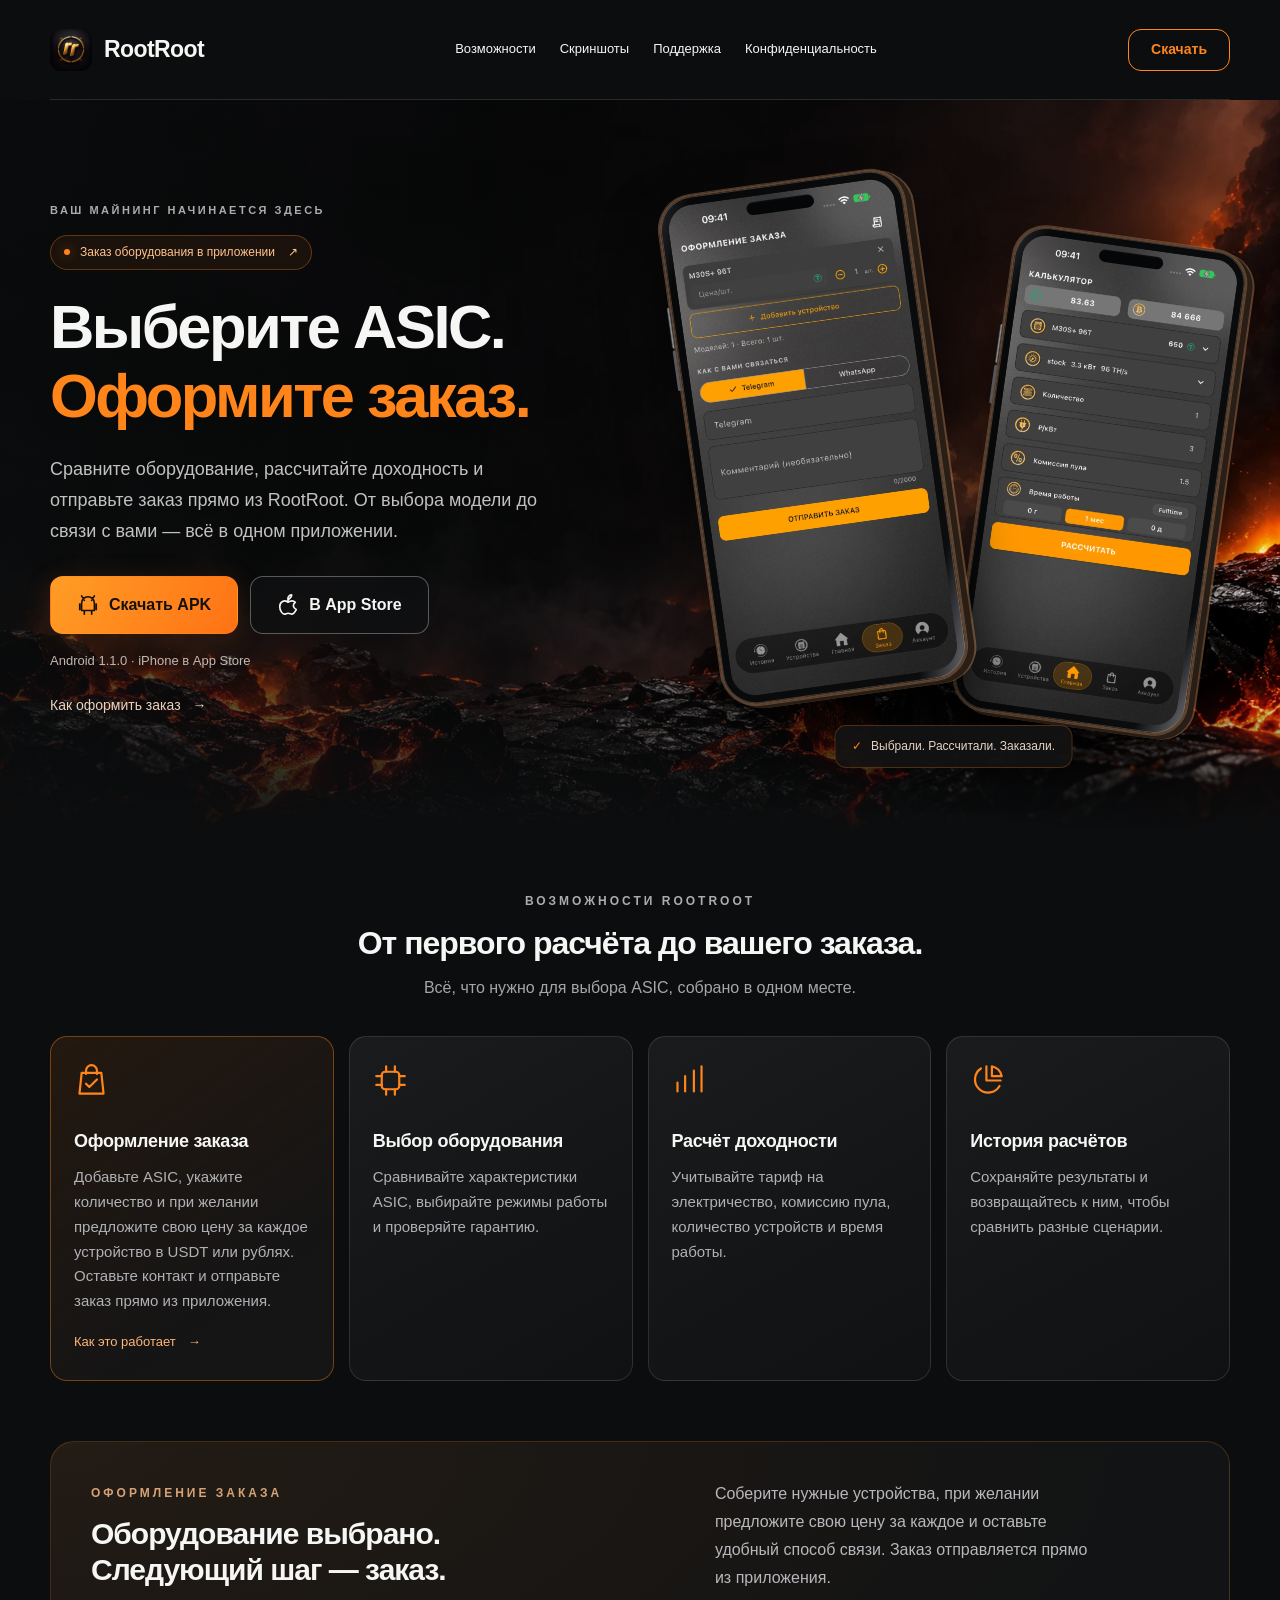
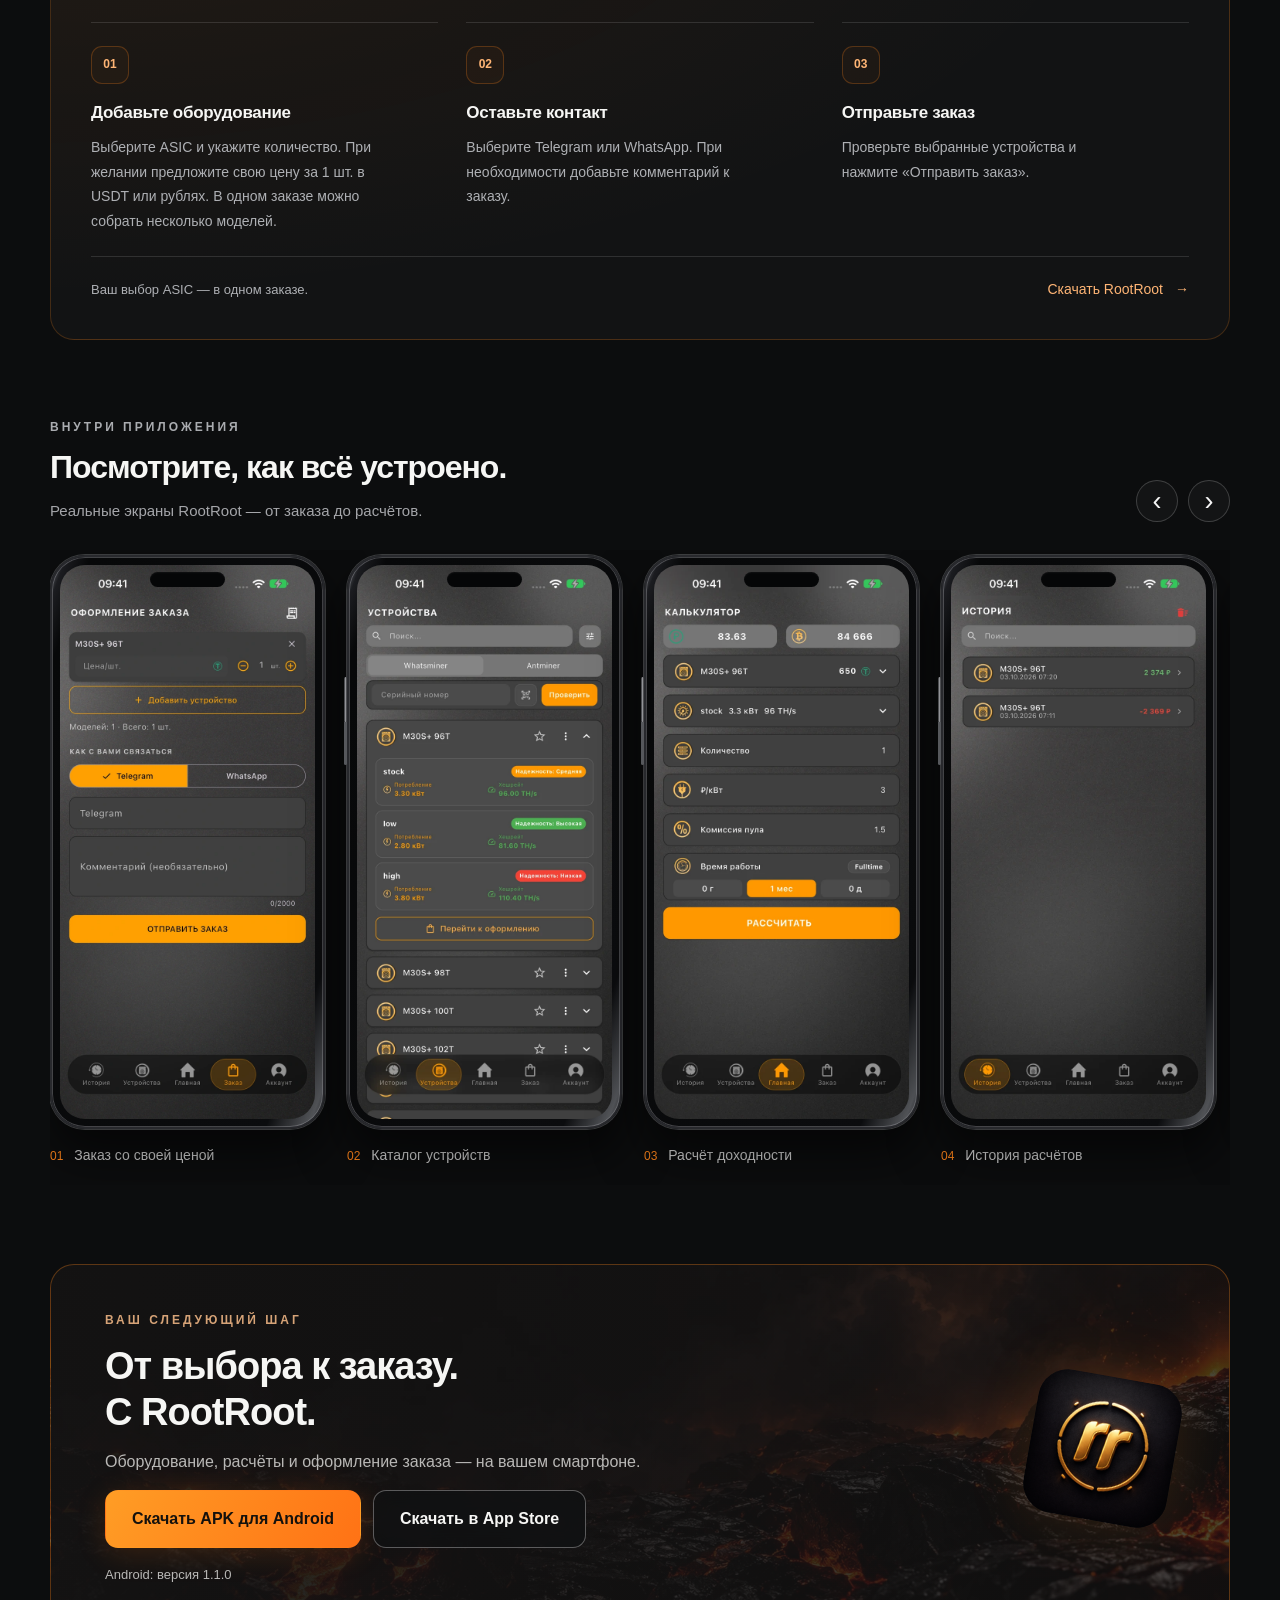
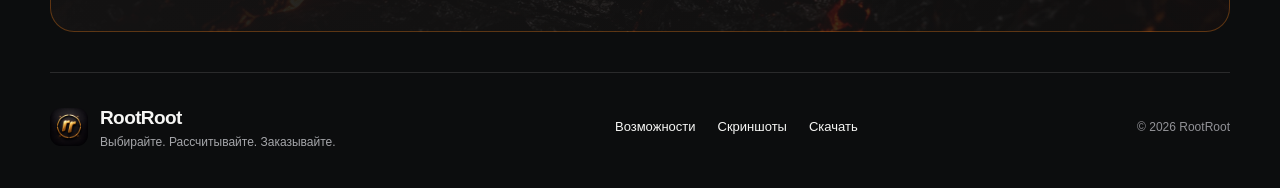
==== commit ea89cd09: "Update order screenshot and optional device price details" ====
--- a/index.html
+++ b/index.html
@@ -38,7 +38,7 @@
         </div>
         <div class="hero-phones" aria-label="Оформление заказа и расчёт доходности в RootRoot">
           <div class="phone phone-back"><img src="assets/01_home.webp" alt="Калькулятор доходности RootRoot" width="660" height="1434"></div>
-          <div class="phone phone-front"><img src="assets/03_order.webp" alt="Оформление заказа: оборудование, количество и контакт для связи" width="660" height="1434" fetchpriority="high"></div>
+          <div class="phone phone-front"><img src="assets/03_order.webp?v=20261006-price" alt="Оформление заказа: оборудование, количество, своя цена за устройство и контакт для связи" width="660" height="1434" fetchpriority="high"></div>
           <div class="phone-caption"><span aria-hidden="true">✓</span> Выбрали. Рассчитали. Заказали.</div>
         </div>
       </div>
@@ -54,7 +54,7 @@
         <article class="feature feature-highlight">
           <span class="feature-icon" aria-hidden="true"><svg viewBox="0 0 32 32"><path d="M7 9h18l2 19H5zM11 10V7a5 5 0 0 1 10 0v3M11 19l3 3 7-7"/></svg></span>
           <h3>Оформление заказа</h3>
-          <p>Добавьте ASIC, укажите количество и оставьте контакт для связи. Отправьте заказ прямо из приложения.</p>
+          <p>Добавьте ASIC, укажите количество и при желании предложите свою цену за каждое устройство в USDT или рублях. Оставьте контакт и отправьте заказ прямо из приложения.</p>
           <a class="feature-link" href="#order">Как это работает <span aria-hidden="true">→</span></a>
         </article>
         <article class="feature">
@@ -78,10 +78,10 @@
     <section class="order-section container" id="order" aria-labelledby="order-title">
       <div class="order-heading">
         <div><p class="eyebrow">ОФОРМЛЕНИЕ ЗАКАЗА</p><h2 id="order-title">Оборудование выбрано.<br>Следующий шаг — заказ.</h2></div>
-        <p>Соберите нужные устройства и оставьте удобный способ связи. Заказ отправляется прямо из приложения.</p>
+        <p>Соберите нужные устройства, при желании предложите свою цену за каждое и оставьте удобный способ связи. Заказ отправляется прямо из приложения.</p>
       </div>
       <ol class="order-steps">
-        <li><span class="step-number" aria-hidden="true">01</span><h3>Добавьте оборудование</h3><p>Выберите ASIC и укажите количество. В одном заказе можно собрать несколько моделей.</p></li>
+        <li><span class="step-number" aria-hidden="true">01</span><h3>Добавьте оборудование</h3><p>Выберите ASIC и укажите количество. При желании предложите свою цену за 1 шт. в USDT или рублях. В одном заказе можно собрать несколько моделей.</p></li>
         <li><span class="step-number" aria-hidden="true">02</span><h3>Оставьте контакт</h3><p>Выберите Telegram или WhatsApp. При необходимости добавьте комментарий к заказу.</p></li>
         <li><span class="step-number" aria-hidden="true">03</span><h3>Отправьте заказ</h3><p>Проверьте выбранные устройства и нажмите «Отправить заказ».</p></li>
       </ol>
@@ -94,7 +94,7 @@
         <div class="gallery-controls"><button type="button" data-scroll="-1" aria-label="Предыдущие скриншоты" aria-controls="screenshot-track">‹</button><button type="button" data-scroll="1" aria-label="Следующие скриншоты" aria-controls="screenshot-track">›</button></div>
       </div>
       <div class="screenshot-track" id="screenshot-track" tabindex="0" role="region" aria-label="Скриншоты приложения, прокрутите для просмотра">
-        <figure><div class="phone"><img src="assets/03_order.webp" alt="Оформление заказа на оборудование" width="660" height="1434" loading="lazy"></div><figcaption><span>01</span> Оформление заказа</figcaption></figure>
+        <figure><div class="phone"><img src="assets/03_order.webp?v=20261006-price" alt="Оформление заказа с предложением своей цены за устройство в USDT или рублях" width="660" height="1434" loading="lazy"></div><figcaption><span>01</span> Заказ со своей ценой</figcaption></figure>
         <figure><div class="phone"><img src="assets/02_devices.webp" alt="Экран списка устройств" width="660" height="1434" loading="lazy"></div><figcaption><span>02</span> Каталог устройств</figcaption></figure>
         <figure><div class="phone"><img src="assets/01_home.webp" alt="Экран калькулятора" width="660" height="1434" loading="lazy"></div><figcaption><span>03</span> Расчёт доходности</figcaption></figure>
         <figure><div class="phone"><img src="assets/05_history.webp" alt="Сохранённые расчёты" width="660" height="1434" loading="lazy"></div><figcaption><span>04</span> История расчётов</figcaption></figure>
